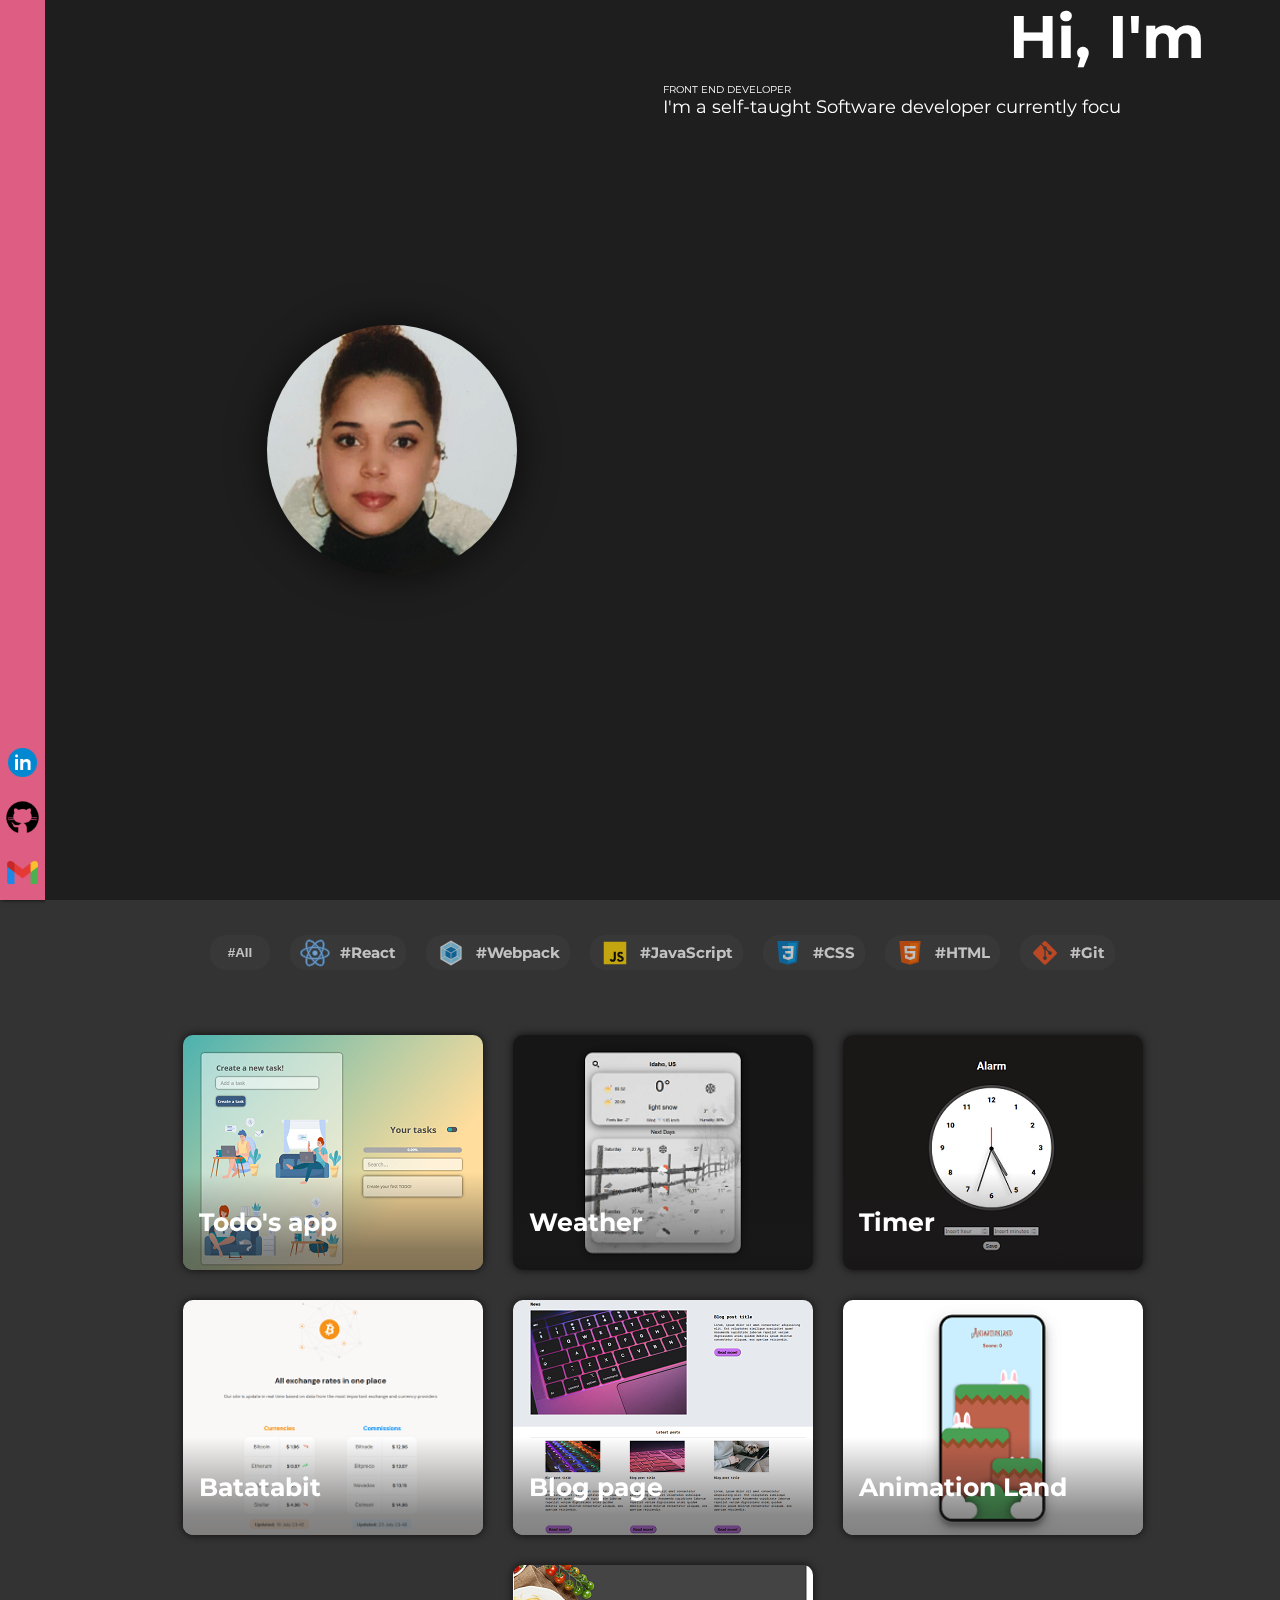
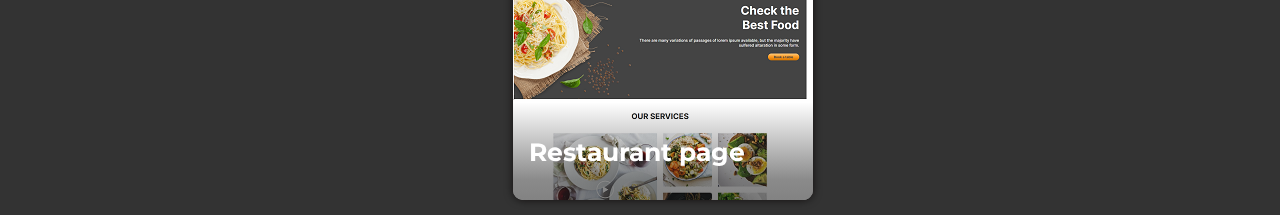
==== index.html @ 3faf98f7 "Add animation text in about me information section" ====
<!DOCTYPE html>
<html lang="en">

<head>
    <meta charset="UTF-8">
    <meta http-equiv="X-UA-Compatible" content="IE=edge">
    <meta name="viewport" content="width=device-width, initial-scale=1.0">
    <title>YuneidyC</title>
    <link rel="preconnect" href="https://fonts.googleapis.com">
    <link rel="preconnect" href="https://fonts.gstatic.com" crossorigin>
    <link href="https://fonts.googleapis.com/css2?family=Montserrat:wght@300;500;700&display=swap" rel="stylesheet">
    <link rel="icon" type="image/x-icon" href="./assets/icons/YCIcon.svg">
    <link rel="stylesheet" href="./styles.css" />
    <link rel="stylesheet" href="./styles/mobile.css" media="(max-width: 480px)" />
</head>

<body>
    <header>
        <div class="left transition-left"></div>
        <div class="bottom transition-bottom"></div>
    </header>
    <main>
        <section class="about-me">
            <div class="about-me__container">
                <div class="about-me__information reveal">
                    <div class="about-me__information__picture">
                        <img src="./assets/image/YuneidyC.jpeg" alt="My photo">
                    </div>
                    <div class="about-me__details">
                        <p class="about-me__details__name" data-descr="Yuneidy">Hi, I'm </p>
                        <p class="about-me__details__profession">FRONT END DEVELOPER</p>
                        <p class="about-me__details__information"></p>
                    </div>
                </div>
            </div>
            <div class="project reveal">
                <div class="project__container">
                    <div class="project__filter"></div>
                    <div class="project__list"></div>
                </div>
            </div>
        </section>
    </main>
    <script src="./script.js" defer></script>
</body>

</html>
---- styles.css ----
:root {
    --brand-color: #de5d83;
    --white: white;
    --background: #333333;
    --darkGrey: #1E1E1E;
    --font-family: 'Montserrat', sans-serif;
}

* {
    box-sizing: border-box;
    margin: 0;
    padding: 0;
}

html {
    height: 100%;
    font-size: 62.5%;
    font-family: var(--font-family);
    scrollbar-color: lightgrey white;
}

body {
    width: 100%;
    height: 100%;
    background-color: var(--background);
}

header {
    width: 45px;
    height: 100%;
    position: sticky;
    display: inline-block;
}

main {
    display: inline-block;
    width: calc(100% - 45px);
    height: 100%;
    position: absolute;
}

h2 {
    font-size: 2.5rem;
    font-family: var(--font-family);
    color: var(--white);
    line-height: 1.1;
}

.left {
    box-shadow: 2px 0px 4px 0px rgba(0, 0, 0, 0.9);
    -webkit-box-shadow: 2px 0px 4px 0px rgba(0, 0, 0, 0.9);
    -moz-box-shadow: 2px 0px 4px 0px rgba(0, 0, 0, 0.9);
}

.left,
.bottom {
    background-color: var(--brand-color);
    transition-duration: 0.2s;
    transition-timing-function: ease-in-out;
    transition-delay: 0s;
}

.bottom,
.transition-bottom {
    height: 0;
    width: 0;
    transition-property: height;
    position: fixed;
    z-index: 2;
}

.transition-left {
    width: 45px;
    height: 100%;
    position: fixed;
    transition-property: width;
}

.transition__social-media__left {
    width: 100%;
    height: auto;
    position: absolute;
    bottom: 0;
    display: flex;
    justify-content: center;
    align-items: center;
    flex-direction: column;
}

.transition__social-media__link__left {
    margin: 10px 0;
    width: 35px;
    height: 35px;
    cursor: pointer;
    position: relative;
}

.transition__social-media__bottom {
    height: 100%;
    width: 100%;
    display: flex;
    justify-content: space-evenly;
    align-items: center;
}

.transition__social-media__link__bottom {
    width: auto;
    height: 0;
    position: relative;
}

.transition__social-media__img {
    width: 100%;
    height: 100%;
}

.transition__social-media__img:hover {
    -webkit-transform: scale(1.1) rotate(0.01deg);
    transform: scale(1.1) rotate(0.01deg);
}

.about-me {
    display: grid;
    grid-template-rows: 100vh 100vh;
    grid-template-columns: 100%;
    width: 100%;
    height: 100%;
}

.about-me__container {
    grid-row: 1 / 2;
    grid-column: 1 / 2;
    width: 100%;
    height: 100%;
    background-color: var(--darkGrey);
    margin: 0 auto;
}

.about-me__information {
    display: grid;
    grid-template-columns: repeat(2, 542px);
    grid-template-rows: 100%;
    height: 100%;
    margin: 0 auto;
    justify-content: center;
    align-items: center;
}

.about-me__information__picture {
    width: 250px;
    height: 250px;
    justify-self: center;
    align-self: center;
    display: block;
    grid-row: 1 / 2;
    grid-column: 1 / 2;
}

.about-me__information__picture>img {
    width: 100%;
    height: 100%;
    border-radius: 50%;
    background-size: cover;
    background-repeat: no-repeat;
    box-shadow: 0px 0px 34px 5px rgba(0, 0, 0, 0.52);
    -webkit-box-shadow: 0px 0px 34px 5px rgba(0, 0, 0, 0.52);
    -moz-box-shadow: 0px 0px 34px 5px rgba(0, 0, 0, 0.52);
}

.about-me__details {
    width: 100%;
    height: 100%;
    color: white;
    grid-row: 1 / 2;
    grid-column: 2 / 3;
    display: flex;
    flex-direction: column;
}

.about-me__details__name {
    text-align: center;
    font-size: 6rem;
    font-weight: bold;
    margin-bottom: 10px;
    justify-self: center;
    align-self: flex-end;
}

.about-me__details__name::after {
    color: var(--brand-color);
    margin-bottom: 20px;
}

.about-me__details__information {
    display: flex;
    font-size: 18px;
    font-weight: normal;
    width: 90%;
    text-align: center;
}

.project {
    grid-row: 2 / 3;
    grid-column: 1 / 2;
    background-color: var(--background);
    height: 100%;
    width: 100%;
    margin: 0 auto;
}

.project__container {
    width: 100%;
    max-width: 1200px;
    margin: 25px auto;
    height: auto;
}

.project__filter {
    display: flex;
    justify-content: center;
    align-items: center;
    flex-direction: row;
    flex-wrap: wrap;
    height: auto;
    margin: 0 auto;
    width: 100%;
}

.btn:first-child {
    font-weight: bold;
}

.btn {
    display: grid;
    grid-template-columns: 40px auto;
    grid-template-rows: 1fr;
    background-color: rgba(100, 100, 100, 0.158);
    border-radius: 16px;
    width: auto;
    height: 35px;
    border: none;
    outline: none;
    margin: 10px;
    padding: 0 10px;
    cursor: pointer;
    opacity: 0.7;
    justify-content: start;
    color: var(--white);
    align-items: center;
}

.btn>img {
    width: 30px;
    height: 30px;
    grid-row: 1 / 2;
    grid-column: 1 / 2;
}

.btn>p {
    width: fit-content;
    font-weight: bold;
    font-size: 1.5rem;
    font-family: var(--font-family);
}

.btn:hover {
    background-color: #4b4b4b;
    opacity: 1;
}

.btn.active {
    background-color: var(--darkGrey);
    color: var(--white);
    opacity: 1;
}

.project__list__container {
    width: 100%;
    height: auto;
}

.project__list {
    width: 100%;
    height: auto;
    display: flex;
    justify-content: center;
    align-items: center;
    margin: 40px auto;
}

.project__list__items {
    display: flex;
    flex-wrap: wrap;
    height: auto;
    width: 100%;
    justify-content: center;
    align-items: center;
}

.project__list__item {
    display: none;
    width: 300px;
    height: 235px;
    margin: 15px;
    list-style: none;
    position: relative;
}

.project__list__item__card {
    display: grid;
    place-items: center;
    width: 100%;
    height: 100%;
    overflow: hidden;
    border-radius: 10px;
    box-shadow: 0px 0px 8px 0px rgba(7, 2, 2, 0.75);
    -webkit-box-shadow: 0px 0px 8px 0px rgba(7, 2, 2, 0.75);
    -moz-box-shadow: 0px 0px 8px 0px rgba(7, 2, 2, 0.75);
    transform: scale(1);
    transition: transform 0.3s ease-in-out;
}

.project__list__item__card>* {
    grid-column: 1 / 2;
    grid-row: 1 / 2;
}

.project__list__item__card__background {
    object-fit: cover;
    width: 100%;
    height: 235px;
    padding: 0;
}

.project__list__item__card__content {
    width: 100%;
    height: 80%;
    display: flex;
    flex-direction: column;
    justify-content: space-between;
    align-self: flex-end;
    padding: 0 16px;
    background: linear-gradient(180deg,
            rgba(89, 89, 89, 0) 0%,
            rgba(53, 52, 52, 0.66) 30%,
            rgb(0, 0, 0, 0.73) 100%);
}

.card__title {
    position: relative;
    width: fit-content;
    width: -moz-fit-content;
    margin-top: 37px;
}

.card__title::after {
    content: "";
    position: absolute;
    height: 5px;
    width: calc(100% + 20px);
    bottom: calc((20px - 8px) * -1);
    left: -20px;
    background-color: var(--brand-color);
}

.card__content__button {
    width: 70%;
    margin-bottom: 3px;
    position: relative;
}

.card__button {
    width: 35px;
    height: 35px;
    border-radius: 50%;
    border: none;
    background-color: var(--brand-color);
    cursor: pointer;
    margin: 10px 5px;
}

.card__button>a {
    width: 100%;
    height: 100%;
}

.card__button>a>img {
    width: 100%;
    height: 100%;
    opacity: 0.8;
}

.project__list__item__card__container {
    width: 90%;
    height: 74px;
}

.project__list__item__card__title {
    color: var(--white);
    font-size: 2rem;
    font-weight: bold;
    margin-bottom: 20px;
}

.project__list__item__card__tasks {
    display: flex;
    position: relative;
}

.project__list__item__card__tasks>div {
    width: 40px;
    height: 40px;
}

.project__list__item__card__tasks>div>img {
    width: 100%;
    height: 100%;

}

@media (any-hover: hover) and (any-pointer: fine) {
    .project__list__item__card__content {
        transform: translateY(62%);
        transition: transform 0.3s ease-in-out;
        transition-delay: 0.3s;
        background: linear-gradient(180deg,
                rgba(89, 89, 89, 0) 0%,
                rgba(26, 26, 26, 0.51) 30%,
                rgb(0, 0, 0, 0.73) 100%);
        height: 110%;
    }

    .card__title {
        padding-bottom: 0;
    }

    .card__title::after {
        transform: scaleX(0);
        transition: opacity 0.3s ease-in-out, transform 0.3s ease-in-out;
        transition-delay: 0.5s;
        transform-origin: left;
    }

    .project__list__item__card__background {
        transition: transform 0.3s ease-in-out;
    }

    .card__content--container> :not(.card__title),
    .card__button {
        transition: transform 0.3s ease-out, opacity 0.3s ease-out;
    }

    .project__list__item__card:hover,
    .project__list__item__card:focus-within {
        transform: scale(1.05);
        transition: transform 0.3s ease-in-out;
    }

    .project__list__item__card:hover .project__list__item__card__content,
    .project__list__item__card:focus-within .project__list__item__card__content {
        transform: translateY(0);
        transition: transform 0.3s ease-in-out;
    }

    .project__list__item__card:focus-within .project__list__item__card__content {
        transition-duration: 0ms;
    }

    .project__list__item__card:hover .project__list__item__card__background,
    .project__list__item__card:focus-within .project__list__item__card__background {
        transform: scale(1);
    }

    .project__list__item__card:hover .card__content--container> :not(.card__title),
    .project__list__item__card:hover .card__button,
    .project__list__item__card:focus-within .card__content--container> :not(.card__title),
    .project__list__item__card:focus-within .card__button {
        transition: opacity 0.3s ease-in-out;
        transition-delay: 0.3s;
    }

    .project__list__item__card:hover .card__title::after,
    .project__list__item__card:focus-within .card__title::after {
        transform: scaleX(1);
        transform-origin: left;
        transition: opacity 0.3s ease-out, transform 0.3s ease-out;
        transition-delay: 0.3s;
    }

    .card__button:hover {
        transition: opacity 0.3s ease-in-out;
        transition-delay: 0.3s;
        box-shadow: 0px 0px 4px 0px rgba(0, 0, 0, 0.75);
        -webkit-box-shadow: 0px 0px 4px 0px rgba(0, 0, 0, 0.75);
        -moz-box-shadow: 0px 0px 4px 0px rgba(0, 0, 0, 0.75);
    }
}

@media (max-width: 750px) {
    .about-me {
        height: 100%;
        grid-template-rows: auto auto;
        grid-template-columns: 1fr;
    }

    .about-me__container {
        padding: 20px 0;
    }

    .about-me__information {
        grid-template-columns: 1fr;
        grid-template-rows: 1fr 350px;
    }

    .about-me__details {
        grid-column: 1 / 2;
        grid-row: 2 / 3;
        margin: 15px 0;
    }

    .about-me__information__picture {
        width: 200px;
        height: 200px;
    }

    .about-me__details__name {
        font-size: 25px;
    }

    .about-me__details__profession {
        font-size: 18px;
    }

    .about-me__details__information {
        font-size: 16px;
    }
}

.show {
    display: block;
}
---- styles/mobile.css ----
@media (max-width: 480px) {
    header {
        position: absolute;
    }
    header,
    .bottom {
        width: 100%;
        bottom: 0;
        height: 45px;
        transition-property: height;
        z-index: 2;
    }
    main {
        width: 100%;
        height: 100%;
        position: relative;
    }
    .transition,
    .transition-left {
        width: 0;
        transition-property: width;
    }
    .left {
        width: 0;
        height: 0;
    }
    .transition__social-media__bottom {
        width: 100%;
        height: 100%;
        display: flex;
        justify-content: space-evenly;
        align-items: center;
        position: absolute;
    }
    .transition__social-media__link__bottom {
        width: 35px;
        height: 35px;
        cursor: pointer;
        position: relative;
    }
    .about-me__information__picture {
        width: 170px;
        height: 170px;
        justify-content: center;
        align-self: center;
    }
    .about-me__information__picture > img {
        transform: scale(1.1);
    }
    .project__list__items {
        margin-bottom: 45px;
    }
}
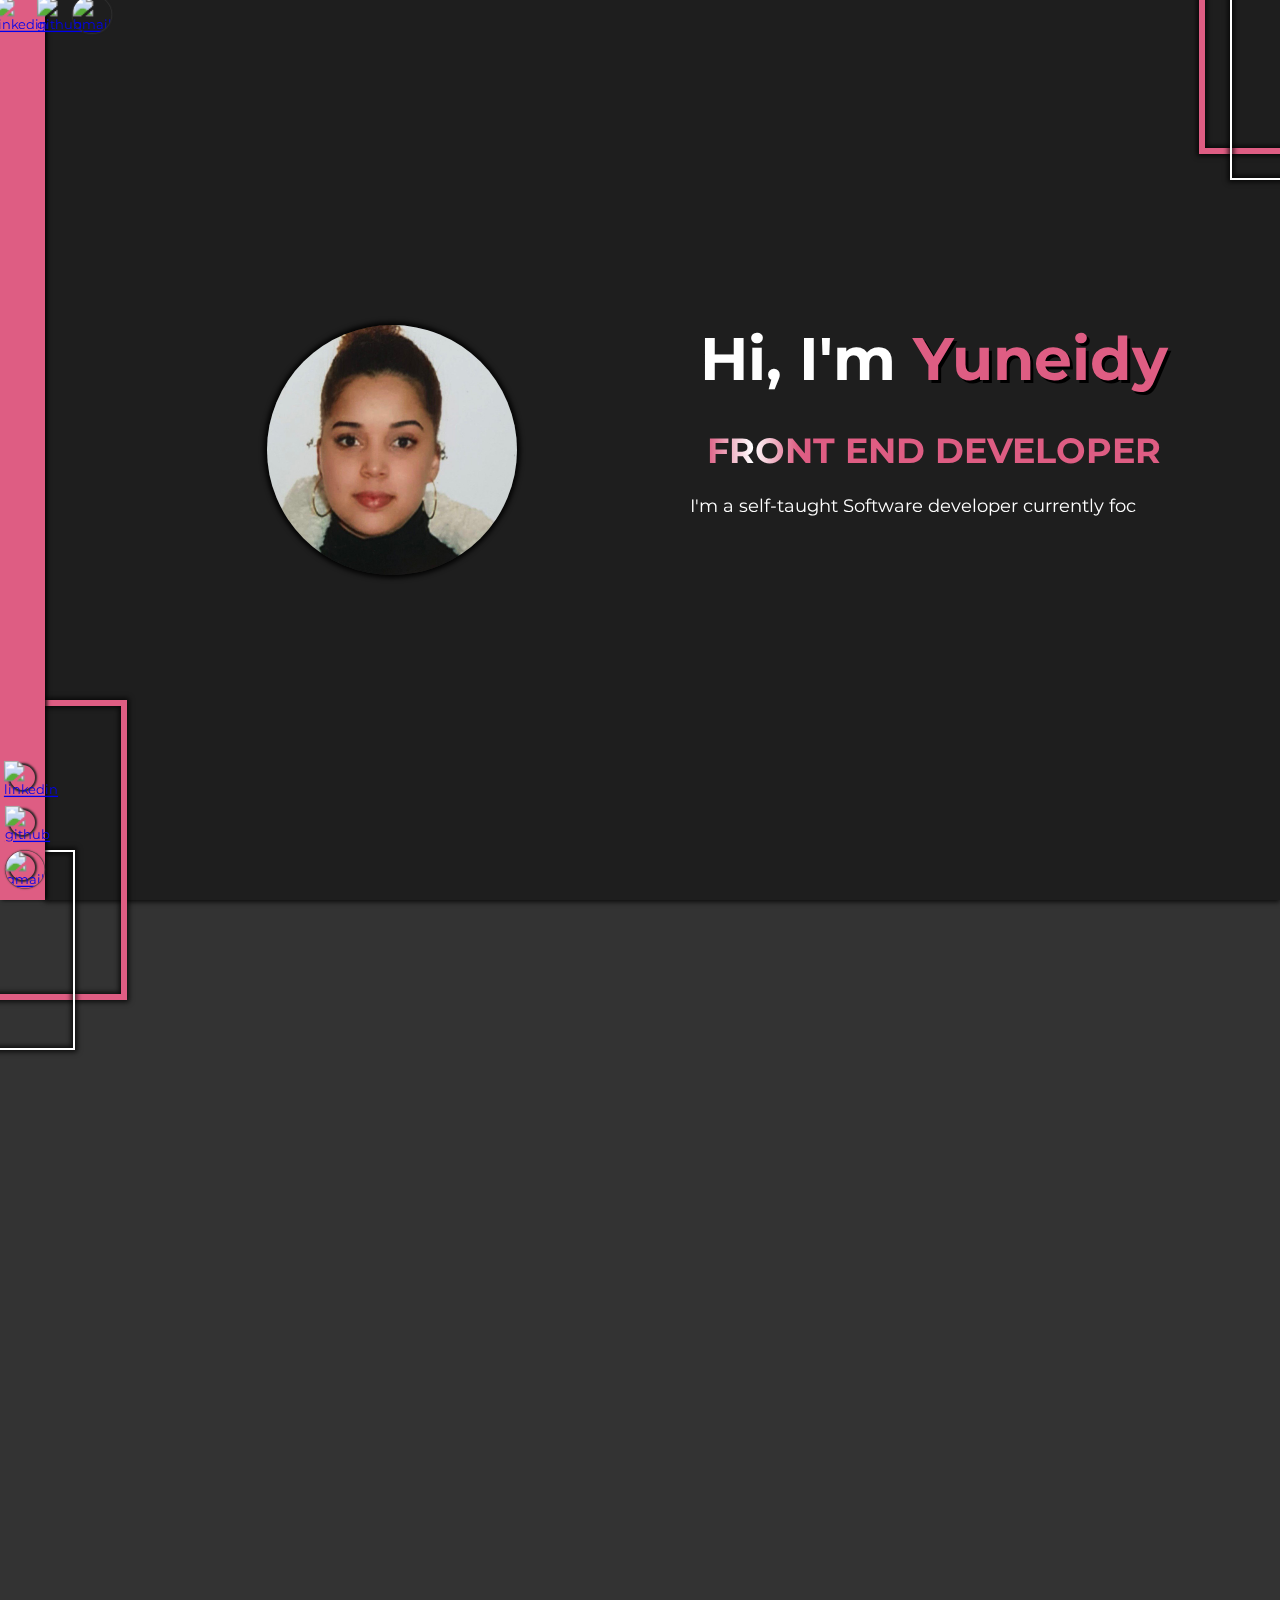
==== commit de1a3b76: "Add projects section" ====
--- a/index.html
+++ b/index.html
@@ -20,7 +20,8 @@
         <div class="bottom transition-bottom"></div>
     </header>
     <main>
-        <section class="about-me">
+        <section class="about-me reveal">
+            <div class="figures-container"></div>
             <div class="about-me__container">
                 <div class="about-me__information reveal">
                     <div class="about-me__information__picture">
@@ -33,7 +34,9 @@
                     </div>
                 </div>
             </div>
-            <div class="project reveal">
+        </section>
+        <section class="projects reveal">
+            <div class="project">
                 <div class="project__container">
                     <div class="project__filter"></div>
                     <div class="project__list"></div>
--- a/styles.css
+++ b/styles.css
@@ -30,6 +30,7 @@
     height: 100%;
     position: sticky;
     display: inline-block;
+    z-index: 100;
 }
 
 main {
@@ -37,6 +38,7 @@
     width: calc(100% - 45px);
     height: 100%;
     position: absolute;
+    z-index: 10;
 }
 
 h2 {
@@ -78,21 +80,31 @@
 
 .transition__social-media__left {
     width: 100%;
-    height: auto;
+    height: 100%;
     position: absolute;
     bottom: 0;
     display: flex;
-    justify-content: center;
+    justify-content: end;
     align-items: center;
     flex-direction: column;
+    margin-bottom: 10px;
 }
 
 .transition__social-media__link__left {
     margin: 10px 0;
-    width: 35px;
-    height: 35px;
+    width: 25px;
+    height: 25px;
     cursor: pointer;
     position: relative;
+    border-radius: 90%;
+    box-shadow: 0 0 2px 2px rgba(36, 36, 36, 0.959);
+    /* transform: scale(1.2) rotate(0deg); */
+}
+
+.transition__social-media__link__left:hover {
+    -webkit-transform: scale(1.3) ;
+    transform: scale(1.3) ;
+    box-shadow: 0 0 4px 2px rgba(44, 44, 44, 0.808);
 }
 
 .transition__social-media__bottom {
@@ -112,11 +124,13 @@
 .transition__social-media__img {
     width: 100%;
     height: 100%;
-}
-
-.transition__social-media__img:hover {
-    -webkit-transform: scale(1.1) rotate(0.01deg);
-    transform: scale(1.1) rotate(0.01deg);
+    -webkit-transform: scale(1.3);
+    transform: scale(1.3) rotate(0deg);
+}
+
+.gmail {
+    border-radius: 50%;
+    box-shadow: 0 0 1px 0.5px rgba(54, 54, 54, 0.959);
 }
 
 .about-me {
@@ -134,6 +148,11 @@
     height: 100%;
     background-color: var(--darkGrey);
     margin: 0 auto;
+    position: relative;
+    box-shadow: 0px 2px 5px 0px rgba(0, 0, 0, 0.78);
+    -webkit-box-shadow: 0px 2px 5px 0px rgba(0, 0, 0, 0.78);
+    -moz-box-shadow: 0px 2px 5px 0px rgba(0, 0, 0, 0.78);
+    overflow: hidden;
 }
 
 .about-me__information {
@@ -162,9 +181,9 @@
     border-radius: 50%;
     background-size: cover;
     background-repeat: no-repeat;
-    box-shadow: 0px 0px 34px 5px rgba(0, 0, 0, 0.52);
-    -webkit-box-shadow: 0px 0px 34px 5px rgba(0, 0, 0, 0.52);
-    -moz-box-shadow: 0px 0px 34px 5px rgba(0, 0, 0, 0.52);
+    box-shadow: 0px 0px 7px 4px rgba(0, 0, 0, 0.918);
+    -webkit-box-shadow: 0px 0px 5px 3px rgba(0, 0, 0, 0.918);
+    -moz-box-shadow: 0px 0px 5px 3px rgba(0, 0, 0, 0.918);
 }
 
 .about-me__details {
@@ -173,8 +192,11 @@
     color: white;
     grid-row: 1 / 2;
     grid-column: 2 / 3;
-    display: flex;
-    flex-direction: column;
+    display: grid;
+    grid-template-rows: 45% 10% 45%;
+    grid-template-columns: 1fr;
+    justify-content: center;
+    margin: auto;
 }
 
 .about-me__details__name {
@@ -188,7 +210,68 @@
 
 .about-me__details__name::after {
     color: var(--brand-color);
-    margin-bottom: 20px;
+    content: attr(data-descr);
+    text-shadow: 3px 3px black;
+}
+
+.about-me__details__profession {
+    grid-row: 2 / 3;
+    grid-column: 1 / 2;
+    justify-self: center;
+    align-self: center;
+    font-size: 3.5rem;
+    font-weight: bold;
+    background: linear-gradient(to right, var(--brand-color) 0, var(--white) 10%, var(--brand-color) 20%);
+    background-position: 0;
+    background-clip: text;
+    -webkit-background-clip: text;
+    -webkit-text-fill-color: transparent;
+    animation: shine 3s infinite linear;
+    animation-fill-mode: forwards;
+    -webkit-text-size-adjust: none;
+    text-decoration: none;
+    white-space: nowrap;
+    color: transparent;
+}
+
+@-moz-keyframes shine {
+    from {
+        background-position: 0;
+    }
+
+    to {
+        background-position: 463px;
+    }
+}
+
+@-webkit-keyframes shine {
+    from {
+        background-position: 0;
+    }
+
+    to {
+        background-position: 463px;
+    }
+}
+
+@-o-keyframes shine {
+    to {
+        background-position: 0;
+    }
+
+    from {
+        background-position: 463px;
+    }
+}
+
+@keyframes shine {
+    from {
+        background-position: 0;
+    }
+
+    to {
+        background-position: 463px;
+    }
 }
 
 .about-me__details__information {
@@ -196,14 +279,17 @@
     font-size: 18px;
     font-weight: normal;
     width: 90%;
-    text-align: center;
+    height: 100%;
+    text-align: justify;
+    justify-self: center;
+    align-self: center;
 }
 
 .project {
     grid-row: 2 / 3;
     grid-column: 1 / 2;
     background-color: var(--background);
-    height: 100%;
+    height: auto;
     width: 100%;
     margin: 0 auto;
 }
@@ -247,6 +333,9 @@
     justify-content: start;
     color: var(--white);
     align-items: center;
+    box-shadow: 0px 0px 3px 1px rgba(0, 0, 0, 0.5);
+    -webkit-box-shadow: 0px 0px 3px 1px rgba(0, 0, 0, 0.5);
+    -moz-box-shadow: 0px 0px 3px 1px rgba(0, 0, 0, 0.5);
 }
 
 .btn>img {
@@ -268,7 +357,7 @@
     opacity: 1;
 }
 
-.btn.active {
+.btn.btn-active {
     background-color: var(--darkGrey);
     color: var(--white);
     opacity: 1;
@@ -313,11 +402,19 @@
     height: 100%;
     overflow: hidden;
     border-radius: 10px;
-    box-shadow: 0px 0px 8px 0px rgba(7, 2, 2, 0.75);
-    -webkit-box-shadow: 0px 0px 8px 0px rgba(7, 2, 2, 0.75);
-    -moz-box-shadow: 0px 0px 8px 0px rgba(7, 2, 2, 0.75);
+    box-shadow: 0px 26px 30px -10px rgba(0, 0, 0, 0.575), 0px 16px 10px -10px rgba(0, 0, 0, 0.651);
+    -webkit-box-shadow: 0px 26px 30px -10px rgba(0, 0, 0, 0.575), 0px 16px 10px -10px rgba(0, 0, 0, 0.651);
+    -moz-box-shadow: 0px 26px 30px -10px rgba(0, 0, 0, 0.575), 0px 16px 10px -10px rgba(0, 0, 0, 0.651);
     transform: scale(1);
-    transition: transform 0.3s ease-in-out;
+    border: 0 solid transparent;
+    transition: transform 0.3s ease-in-out, border .5s ease-out .1s;
+}
+
+.project__list__item__card:hover {
+    box-shadow: 0px 3px 6px 3px rgba(0, 0, 0, 0.486);
+    -webkit-box-shadow: 0px 7px 6px 3px rgba(0, 0, 0, 0.486);
+    -moz-box-shadow: 0px 3px 6px 3px rgba(0, 0, 0, 0.486);
+    border: 3px solid var(--white);
 }
 
 .project__list__item__card>* {
@@ -369,25 +466,65 @@
     position: relative;
 }
 
+.card__content--button {
+    display: flex;
+}
+
 .card__button {
-    width: 35px;
-    height: 35px;
-    border-radius: 50%;
-    border: none;
+    position: relative;
+    width: 40px;
+    height: 40px;
+    border-radius: 25px;
     background-color: var(--brand-color);
     cursor: pointer;
     margin: 10px 5px;
+    transform: translate(-10%, -20%);
+    transition: width .2s linear, box-shadow .2s linear;
+    box-sizing: border-box;
+    border: 4px solid #de5d83;
+    box-shadow: 0px 0px 1px 2px rgba(0, 0, 0, 0.212);
+}
+
+.card__button:hover {
+    width: 100px;
+    box-shadow: 0px 0px 4px 2px rgba(0, 0, 0, 0.541);
+    container-name: side;
+    container-type: inline-size;
+}
+
+.card__button>img {
+    width: 30px;
+    height: 30px;
+    opacity: 0.8;
+}
+
+.card__button:hover>img,
+.card__button:valid>img {
+    display: block;
 }
 
 .card__button>a {
-    width: 100%;
-    height: 100%;
-}
-
-.card__button>a>img {
-    width: 100%;
-    height: 100%;
-    opacity: 0.8;
+    display: none;
+    position: absolute;
+    top: 9px;
+    bottom: 0;
+    left: 0;
+    right: 0;
+    font-size: 1.3rem;
+    color: var(--darkGrey);
+    text-align: center;
+    text-decoration: none;
+    width: 100%;
+    font-family: var(--font-family);
+    font-weight: bold;
+    padding-left: 25px;
+    padding-bottom: 2px;
+}
+
+@container side (width > 80px) {
+    .card__button>a {
+        display: block;
+    }
 }
 
 .project__list__item__card__container {
@@ -420,7 +557,7 @@
 
 @media (any-hover: hover) and (any-pointer: fine) {
     .project__list__item__card__content {
-        transform: translateY(62%);
+        transform: translateY(65%);
         transition: transform 0.3s ease-in-out;
         transition-delay: 0.3s;
         background: linear-gradient(180deg,
@@ -445,8 +582,7 @@
         transition: transform 0.3s ease-in-out;
     }
 
-    .card__content--container> :not(.card__title),
-    .card__button {
+    .card__content--container> :not(.card__title) {
         transition: transform 0.3s ease-out, opacity 0.3s ease-out;
     }
 
@@ -472,9 +608,8 @@
     }
 
     .project__list__item__card:hover .card__content--container> :not(.card__title),
-    .project__list__item__card:hover .card__button,
-    .project__list__item__card:focus-within .card__content--container> :not(.card__title),
-    .project__list__item__card:focus-within .card__button {
+    .project__list__item__card:hover,
+    .project__list__item__card:focus-within .card__content--container> :not(.card__title) {
         transition: opacity 0.3s ease-in-out;
         transition-delay: 0.3s;
     }
@@ -486,14 +621,6 @@
         transition: opacity 0.3s ease-out, transform 0.3s ease-out;
         transition-delay: 0.3s;
     }
-
-    .card__button:hover {
-        transition: opacity 0.3s ease-in-out;
-        transition-delay: 0.3s;
-        box-shadow: 0px 0px 4px 0px rgba(0, 0, 0, 0.75);
-        -webkit-box-shadow: 0px 0px 4px 0px rgba(0, 0, 0, 0.75);
-        -moz-box-shadow: 0px 0px 4px 0px rgba(0, 0, 0, 0.75);
-    }
 }
 
 @media (max-width: 750px) {
@@ -539,3 +666,82 @@
 .show {
     display: block;
 }
+
+.about-me__container__first-squares,
+.about-me__container__second-squares,
+.main__third-squares,
+.main__fourth-squares {
+    position: absolute;
+    box-shadow: inset 0 0 5px 2px rgba(0, 0, 0, 0.75), 0 0 5px 2px rgba(0, 0, 0, 0.75);
+    -webkit-box-shadow: inset 0 0 5px 2px rgba(0, 0, 0, 0.75), 0 0 5px 2px rgba(0, 0, 0, 0.75);
+    -moz-box-shadow: inset 0 0 5px 2px rgba(0, 0, 0, 0.75), 0 0 5px 2px rgba(0, 0, 0, 0.75);
+    z-index: 0;
+}
+
+.about-me__container__first-squares,
+.main__third-squares {
+    width: 250px;
+    height: 300px;
+    animation: move-in 4s infinite;
+    border: 6px solid var(--brand-color);
+}
+
+.about-me__container__second-squares,
+.main__fourth-squares {
+    width: 200px;
+    height: 200px;
+    border: 2px solid white;
+    animation: move-out 5s infinite;
+}
+
+.about-me__container__first-squares {
+    right: -169px;
+    top: -146px;
+}
+
+.about-me__container__second-squares {
+    right: -150px;
+    top: -20px;
+}
+
+.main__third-squares {
+    left: -168px;
+    bottom: -100px;
+}
+
+.main__fourth-squares {
+    left: -170px;
+    bottom: -150px;
+}
+
+@keyframes move-out {
+    0%, 50% {
+        rotate: 45deg;
+    }
+
+    0%, 25%, 100% {
+        rotate: 0deg;
+    }
+}
+
+@keyframes move-in {
+    0%, 50% {
+        rotate: 90deg;
+    }
+
+    0%, 25%, 100% {
+        rotate: 180deg;
+    }
+}
+
+.reveal {
+    position: relative;
+    transform: translateZ(150px);
+    opacity: 0;
+    transition: 1s all ease;
+}
+
+.reveal.active {
+    transform: translateZ(0);
+    opacity: 1;
+}
--- a/styles/mobile.css
+++ b/styles/mobile.css
@@ -2,28 +2,33 @@
     header {
         position: absolute;
     }
+
     header,
     .bottom {
         width: 100%;
         bottom: 0;
         height: 45px;
         transition-property: height;
-        z-index: 2;
+        z-index: 99;
     }
+
     main {
         width: 100%;
         height: 100%;
         position: relative;
     }
+
     .transition,
     .transition-left {
         width: 0;
         transition-property: width;
     }
+
     .left {
         width: 0;
         height: 0;
     }
+
     .transition__social-media__bottom {
         width: 100%;
         height: 100%;
@@ -32,21 +37,25 @@
         align-items: center;
         position: absolute;
     }
+
     .transition__social-media__link__bottom {
         width: 35px;
         height: 35px;
         cursor: pointer;
         position: relative;
     }
+
     .about-me__information__picture {
         width: 170px;
         height: 170px;
         justify-content: center;
         align-self: center;
     }
-    .about-me__information__picture > img {
+
+    .about-me__information__picture>img {
         transform: scale(1.1);
     }
+
     .project__list__items {
         margin-bottom: 45px;
     }
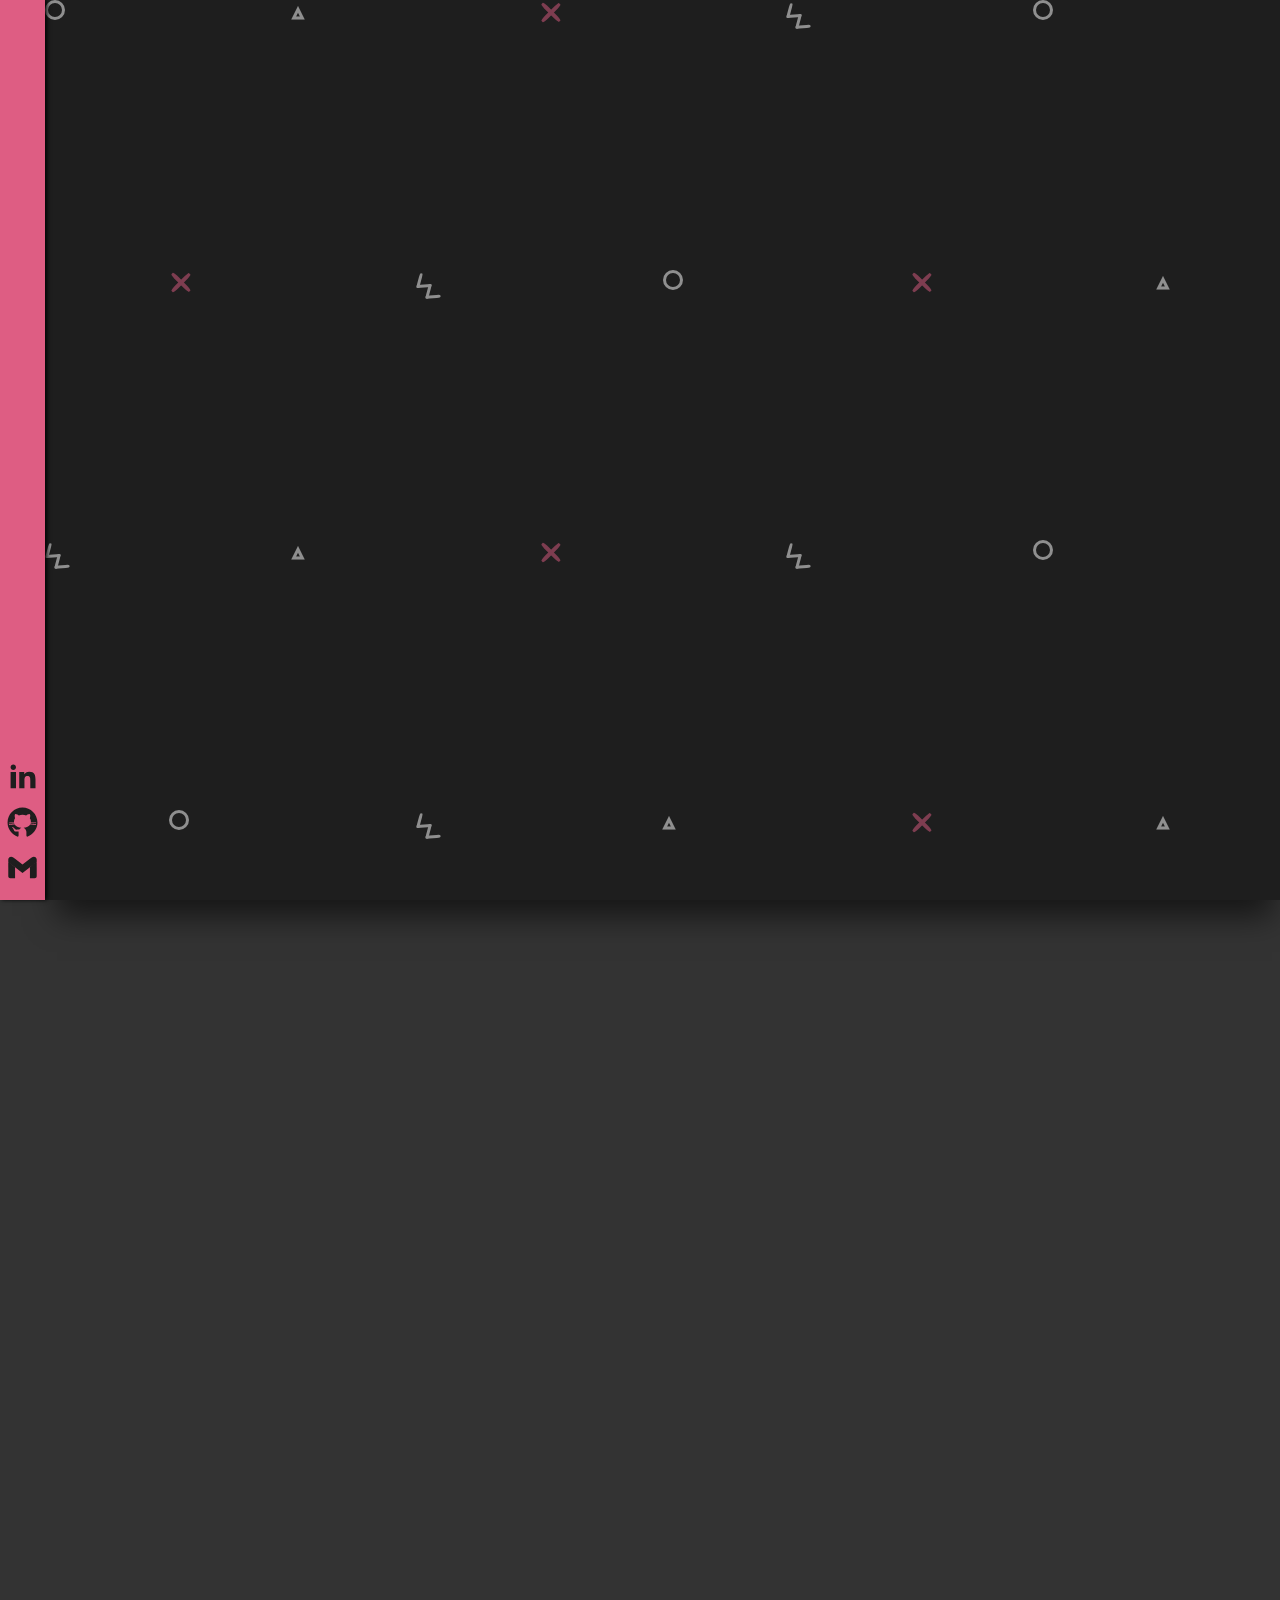
==== commit 6f6ee09f: "Reset info text animation when scrolling up" ====
--- a/index.html
+++ b/index.html
@@ -20,7 +20,7 @@
         <div class="bottom transition-bottom"></div>
     </header>
     <main>
-        <section class="about-me reveal">
+        <section class="about-me reveal active" id="about-me-section">
             <div class="figures-container"></div>
             <div class="about-me__container">
                 <div class="about-me__information reveal">
--- a/styles.css
+++ b/styles.css
@@ -16,7 +16,6 @@
     height: 100%;
     font-size: 62.5%;
     font-family: var(--font-family);
-    scrollbar-color: lightgrey white;
 }
 
 body {
@@ -96,15 +95,11 @@
     height: 25px;
     cursor: pointer;
     position: relative;
-    border-radius: 90%;
-    box-shadow: 0 0 2px 2px rgba(36, 36, 36, 0.959);
-    /* transform: scale(1.2) rotate(0deg); */
 }
 
 .transition__social-media__link__left:hover {
-    -webkit-transform: scale(1.3) ;
-    transform: scale(1.3) ;
-    box-shadow: 0 0 4px 2px rgba(44, 44, 44, 0.808);
+    -webkit-transform: scale(1.2);
+    transform: scale(1.2);
 }
 
 .transition__social-media__bottom {
@@ -128,17 +123,216 @@
     transform: scale(1.3) rotate(0deg);
 }
 
-.gmail {
-    border-radius: 50%;
-    box-shadow: 0 0 1px 0.5px rgba(54, 54, 54, 0.959);
-}
-
 .about-me {
     display: grid;
-    grid-template-rows: 100vh 100vh;
-    grid-template-columns: 100%;
-    width: 100%;
-    height: 100%;
+    width: 100%;
+    height: 100%;
+    background-color: var(--darkGrey);
+    z-index: 0;
+
+    box-shadow: 2px 26px 30px -10px rgba(0, 0, 0, 0.575);
+    -webkit-box-shadow: 2px 26px 30px -10px rgba(0, 0, 0, 0.575);
+    -moz-box-shadow: 2px 26px 30px -10px rgba(0, 0, 0, 0.575);
+}
+
+.figures-container {
+    height: 100%;
+    margin: 15px;
+    grid-column: 1 / 2;
+    grid-row: 1 / 2;
+    z-index: 10;
+}
+
+.figure_container {
+    width: 30px;
+    height: 30px;
+    position: absolute;
+}
+
+.figure_container:first-child,
+.figure_container:nth-child(2),
+.figure_container:nth-child(6),
+.figure_container:nth-child(11),
+.figure_container:nth-child(16),
+.figure_container:nth-child(18),
+.figure_container:nth-child(14),
+.figure_container:nth-child(8),
+.figure_container:nth-child(4),
+.figure_container:nth-child(19) {
+    left: 0;
+    top: 0;
+}
+
+.figure_container:nth-child(17),
+.figure_container:nth-child(12),
+.figure_container:nth-child(7),
+.figure_container:nth-child(3),
+.figure_container:nth-child(13),
+.figure_container:nth-child(5),
+.figure_container:nth-child(20),
+.figure_container:nth-child(9),
+.figure_container:nth-child(15),
+.figure_container:nth-child(10) {
+    left: 10%;
+    top: 30%;
+}
+
+.figure_container:nth-child(18),
+.figure_container:nth-child(14),
+.figure_container:nth-child(8),
+.figure_container:nth-child(4),
+.figure_container:nth-child(19) {
+    top: 60%;
+}
+
+.figure_container:nth-child(5),
+.figure_container:nth-child(20),
+.figure_container:nth-child(9),
+.figure_container:nth-child(15),
+.figure_container:nth-child(10) {
+    top: 90%;
+}
+
+.figure_container:nth-child(2),
+.figure_container:nth-child(4) {
+    left: 80%;
+}
+
+.figure_container:nth-child(6),
+.figure_container:nth-child(8) {
+    left: 20%;
+}
+
+.figure_container:nth-child(11),
+  .figure_container:nth-child(14) {
+    left: 40%;
+}
+
+.figure_container:nth-child(16),
+.figure_container:nth-child(19) {
+    left: 60%;
+}
+
+.figure_container:nth-child(17),
+.figure_container:nth-child(20) {
+    left: 30%;
+}
+
+.figure_container:nth-child(3),
+.figure_container:nth-child(9) {
+    left: 50%;
+}
+
+.figure_container:nth-child(13),
+.figure_container:nth-child(15) {
+    left: 70%;
+}
+
+.figure_container:nth-child(7),
+  .figure_container:nth-child(10) {
+    left: 90%;
+}
+
+.figure {
+    transition: all 1s;
+    left: 0px;
+    top: 0px;
+    transform: scale(1);
+    position: relative;
+}
+
+.circle {
+    width: 20px;
+    height: 20px;
+    border: 3px solid var(--white);
+    border-radius: 50%;
+    opacity: 0.5;
+}
+
+.triangle-up {
+    -webkit-text-stroke: 3px var(--white);
+    color: transparent;
+    font-size: 2rem;
+    opacity: 0.5;
+}
+
+.zigzag {
+    width: 10px;
+    height: 35px;
+    background-color: transparent;
+    position: relative;
+    transform: rotate(-40deg);
+    margin: 5px 0px;
+    opacity: 0.5;
+}
+
+.zigzag0,
+.zigzag1,
+.zigzag2,
+.zigzag3 {
+    width: 3px;
+    height: 15px;
+    position: absolute;
+    background-color: var(--white);
+    transform: rotate(55deg);
+    left: 10px;
+    border-radius: 26%;
+}
+
+.zigzag1,
+.zigzag3 {
+    transform: rotate(-55deg);
+    top: 20%;
+}
+
+.zigzag2 {
+    top: 40%;
+}
+
+.zigzag3 {
+    top: 60%;
+}
+
+.x {
+    width: 25px;
+    height: 25px;
+    background-color: transparent;
+    position: relative;
+    opacity: 0.5;
+}
+
+.x>div:first-child,
+.x>div:last-child {
+    width: 3.5px;
+    height: 25px;
+    background-color: var(--brand-color);
+    position: absolute;
+    transform: rotate(45deg);
+    left: 40%;
+    border-radius: 30%;
+}
+
+.x>div:last-child {
+    transform: rotate(-45deg);
+}
+
+.animate-circle {
+    border: 3px solid var(--brand-color);
+}
+
+.animate-rotate, .animation-triangle {
+    opacity: 1;
+}
+
+.figure_container>.animate-rotate {
+    transform: rotate(270deg) scale(1.3);
+    transform-origin: 50% 50%;
+}
+
+.animation-triangle {
+    color: var(--brand-color);
+    transform: scale(1.2);
+    -webkit-text-stroke: 3px var(--brand-color);
 }
 
 .about-me__container {
@@ -146,13 +340,10 @@
     grid-column: 1 / 2;
     width: 100%;
     height: 100%;
-    background-color: var(--darkGrey);
     margin: 0 auto;
     position: relative;
-    box-shadow: 0px 2px 5px 0px rgba(0, 0, 0, 0.78);
-    -webkit-box-shadow: 0px 2px 5px 0px rgba(0, 0, 0, 0.78);
-    -moz-box-shadow: 0px 2px 5px 0px rgba(0, 0, 0, 0.78);
     overflow: hidden;
+    z-index: 20;
 }
 
 .about-me__information {
@@ -181,22 +372,28 @@
     border-radius: 50%;
     background-size: cover;
     background-repeat: no-repeat;
-    box-shadow: 0px 0px 7px 4px rgba(0, 0, 0, 0.918);
-    -webkit-box-shadow: 0px 0px 5px 3px rgba(0, 0, 0, 0.918);
-    -moz-box-shadow: 0px 0px 5px 3px rgba(0, 0, 0, 0.918);
+    box-shadow: 2px 26px 30px -10px rgba(0, 0, 0, 0.575), 2px 16px 10px -10px rgba(0, 0, 0, 0.651);
+    -webkit-box-shadow: 2px 26px 30px -10px rgba(0, 0, 0, 0.575), 2px 16px 10px -10px rgba(0, 0, 0, 0.651);
+    -moz-box-shadow: 2px 26px 30px -10px rgba(0, 0, 0, 0.575), 2px 16px 10px -10px rgba(0, 0, 0, 0.651);
 }
 
 .about-me__details {
     width: 100%;
-    height: 100%;
-    color: white;
+    height: 350px;
+    color: var(--white);
     grid-row: 1 / 2;
     grid-column: 2 / 3;
     display: grid;
-    grid-template-rows: 45% 10% 45%;
+    grid-template-rows: 78px 50px 176px;
     grid-template-columns: 1fr;
     justify-content: center;
-    margin: auto;
+    background-color: var(--background);
+    border-radius: 20px;
+    padding: 16px;
+    position: absolute;
+    box-shadow: 2px 26px 30px -10px rgba(0, 0, 0, 0.575), 2px 16px 10px -10px rgba(0, 0, 0, 0.651);
+    -webkit-box-shadow: 2px 26px 30px -10px rgba(0, 0, 0, 0.575), 2px 16px 10px -10px rgba(0, 0, 0, 0.651);
+    -moz-box-shadow: 2px 26px 30px -10px rgba(0, 0, 0, 0.575), 2px 16px 10px -10px rgba(0, 0, 0, 0.651);
 }
 
 .about-me__details__name {
@@ -206,6 +403,7 @@
     margin-bottom: 10px;
     justify-self: center;
     align-self: flex-end;
+    grid-row: 1 / 2;
 }
 
 .about-me__details__name::after {
@@ -283,22 +481,31 @@
     text-align: justify;
     justify-self: center;
     align-self: center;
+    padding-top: 10px;
+}
+
+.projects {
+    margin: 0 auto;
+    width: 100%;
+    height: 100%;
+    display: flex;
+    justify-content: center;
+    align-items: center;
 }
 
 .project {
-    grid-row: 2 / 3;
-    grid-column: 1 / 2;
     background-color: var(--background);
-    height: auto;
-    width: 100%;
+    height: 100%;
+    width: 100%;
+    padding: 50px 0;
+}
+
+.project__container {
+    width: 100%;
+    max-width: 1200px;
+    height: 100%;
+    margin-top: 35px;
     margin: 0 auto;
-}
-
-.project__container {
-    width: 100%;
-    max-width: 1200px;
-    margin: 25px auto;
-    height: auto;
 }
 
 .project__filter {
@@ -308,8 +515,8 @@
     flex-direction: row;
     flex-wrap: wrap;
     height: auto;
-    margin: 0 auto;
-    width: 100%;
+    width: 100%;
+    padding-top: 50px;
 }
 
 .btn:first-child {
@@ -366,24 +573,46 @@
 .project__list__container {
     width: 100%;
     height: auto;
+    position: relative;
+    border-radius: 20px;
 }
 
 .project__list {
-    width: 100%;
-    height: auto;
+    width: 90%;
+    height: 100%;
     display: flex;
     justify-content: center;
-    align-items: center;
-    margin: 40px auto;
+
+    margin: 66px auto;
+    background-color: var(--darkGrey);
+    border-radius: 20px;
+    box-shadow: 2px 26px 30px -10px rgba(0, 0, 0, 0.575), 2px 16px 10px -10px rgba(0, 0, 0, 0.651);
+    -webkit-box-shadow: 2px 26px 30px -10px rgba(0, 0, 0, 0.575), 2px 16px 10px -10px rgba(0, 0, 0, 0.651);
+    -moz-box-shadow: 2px 26px 30px -10px rgba(0, 0, 0, 0.575), 2px 16px 10px -10px rgba(0, 0, 0, 0.651);
+
+    max-height: 706px;
+    overflow: hidden;
+}
+
+.project__list__items {
+    width: 100%;
+    height: 100%;
+    border-radius: 10px;
+    margin: 0 auto;
+    overflow-y: auto;
+    scrollbar-color: var(--darkGrey) var(--background);
+    scrollbar-width: thin;
+    padding: 20px;
 }
 
 .project__list__items {
     display: flex;
     flex-wrap: wrap;
-    height: auto;
-    width: 100%;
+    align-items: center;
     justify-content: center;
-    align-items: center;
+    width: 100%;
+    height: 100%;
+    border-radius: 10px;
 }
 
 .project__list__item {
@@ -481,7 +710,7 @@
     transform: translate(-10%, -20%);
     transition: width .2s linear, box-shadow .2s linear;
     box-sizing: border-box;
-    border: 4px solid #de5d83;
+    border: 4px solid var(--brand-color);
     box-shadow: 0px 0px 1px 2px rgba(0, 0, 0, 0.212);
 }
 
@@ -604,7 +833,7 @@
 
     .project__list__item__card:hover .project__list__item__card__background,
     .project__list__item__card:focus-within .project__list__item__card__background {
-        transform: scale(1);
+        transform: scale(1.2);
     }
 
     .project__list__item__card:hover .card__content--container> :not(.card__title),
@@ -667,33 +896,6 @@
     display: block;
 }
 
-.about-me__container__first-squares,
-.about-me__container__second-squares,
-.main__third-squares,
-.main__fourth-squares {
-    position: absolute;
-    box-shadow: inset 0 0 5px 2px rgba(0, 0, 0, 0.75), 0 0 5px 2px rgba(0, 0, 0, 0.75);
-    -webkit-box-shadow: inset 0 0 5px 2px rgba(0, 0, 0, 0.75), 0 0 5px 2px rgba(0, 0, 0, 0.75);
-    -moz-box-shadow: inset 0 0 5px 2px rgba(0, 0, 0, 0.75), 0 0 5px 2px rgba(0, 0, 0, 0.75);
-    z-index: 0;
-}
-
-.about-me__container__first-squares,
-.main__third-squares {
-    width: 250px;
-    height: 300px;
-    animation: move-in 4s infinite;
-    border: 6px solid var(--brand-color);
-}
-
-.about-me__container__second-squares,
-.main__fourth-squares {
-    width: 200px;
-    height: 200px;
-    border: 2px solid white;
-    animation: move-out 5s infinite;
-}
-
 .about-me__container__first-squares {
     right: -169px;
     top: -146px;
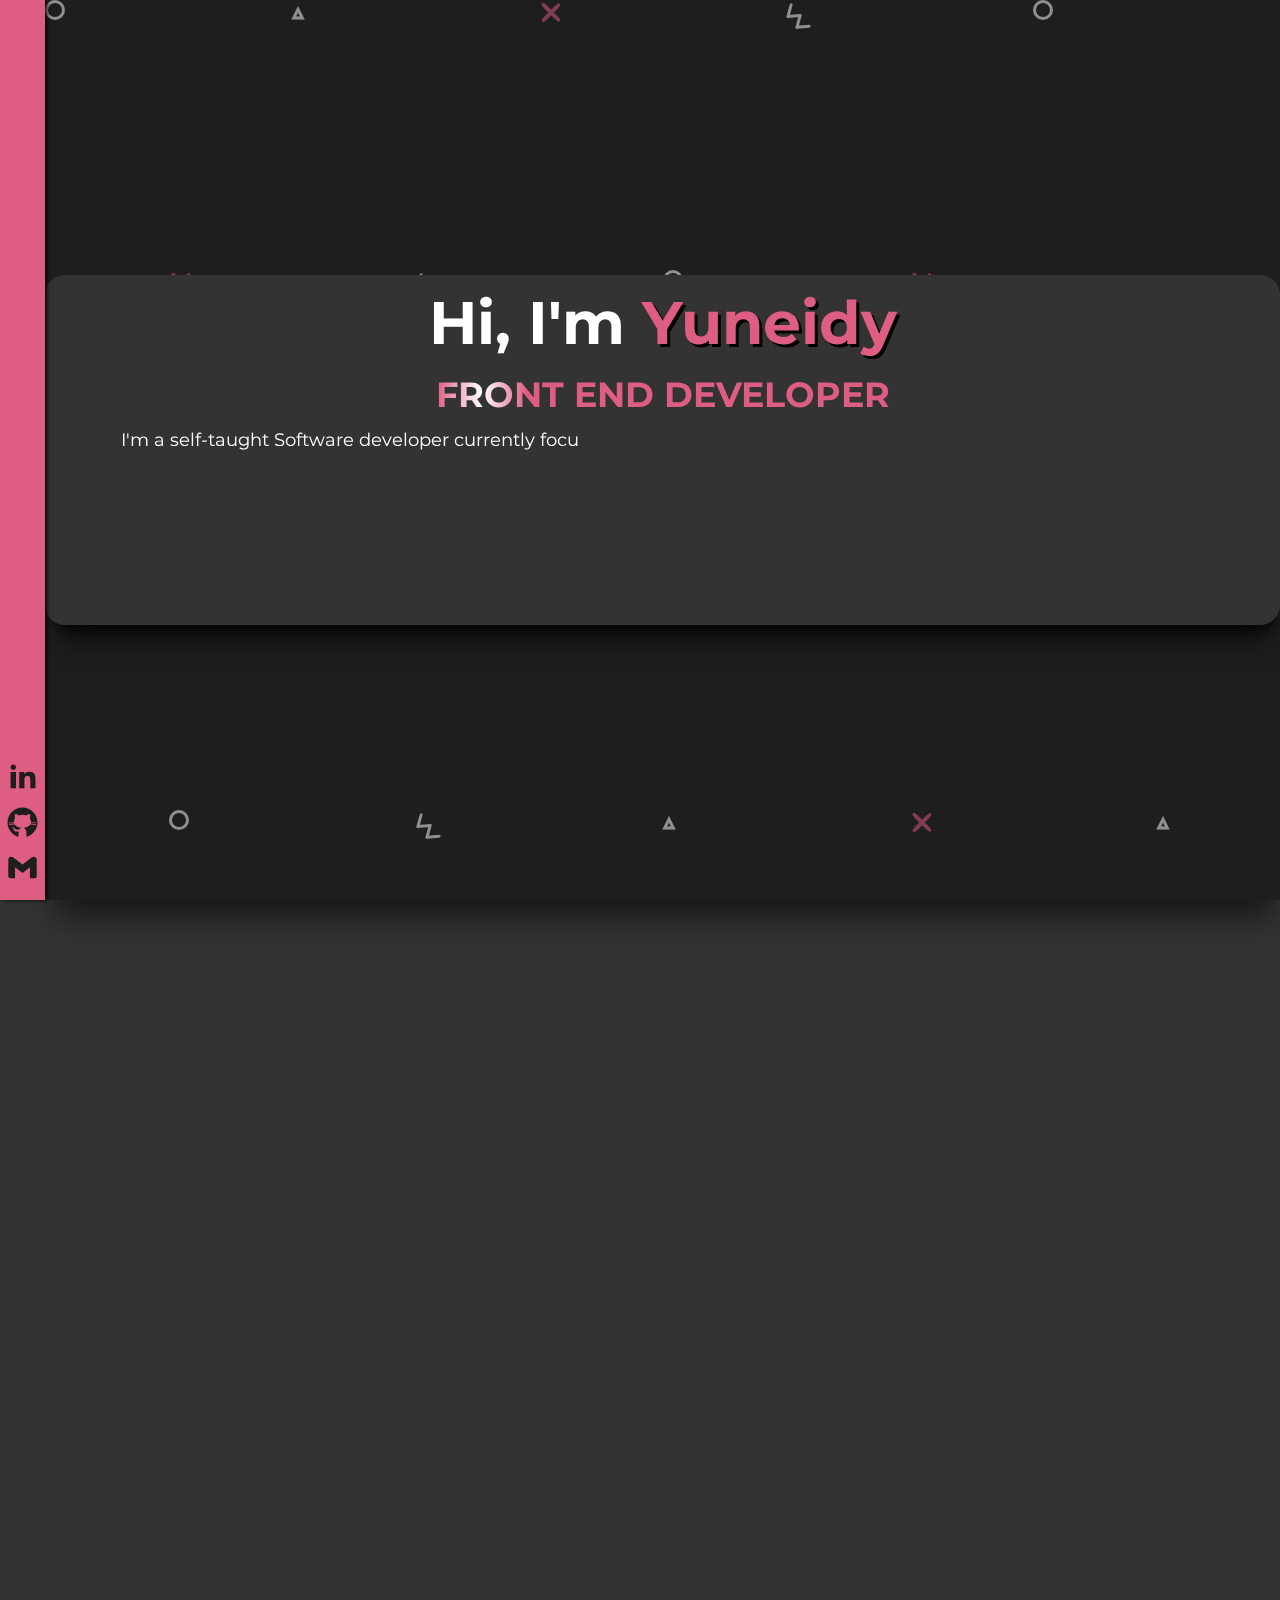
==== commit db37fe4e: "Remove reveal class" ====
--- a/index.html
+++ b/index.html
@@ -23,7 +23,7 @@
         <section class="about-me reveal active" id="about-me-section">
             <div class="figures-container"></div>
             <div class="about-me__container">
-                <div class="about-me__information reveal">
+                <div class="about-me__information">
                     <div class="about-me__information__picture">
                         <img src="./assets/image/YuneidyC.jpeg" alt="My photo">
                     </div>
@@ -35,7 +35,7 @@
                 </div>
             </div>
         </section>
-        <section class="projects reveal">
+        <section class="projects reveal" id="projects-section">
             <div class="project">
                 <div class="project__container">
                     <div class="project__filter"></div>
--- a/styles.css
+++ b/styles.css
@@ -615,6 +615,10 @@
     border-radius: 10px;
 }
 
+.noscroll {
+    overflow-y: hidden;
+}
+
 .project__list__item {
     display: none;
     width: 300px;
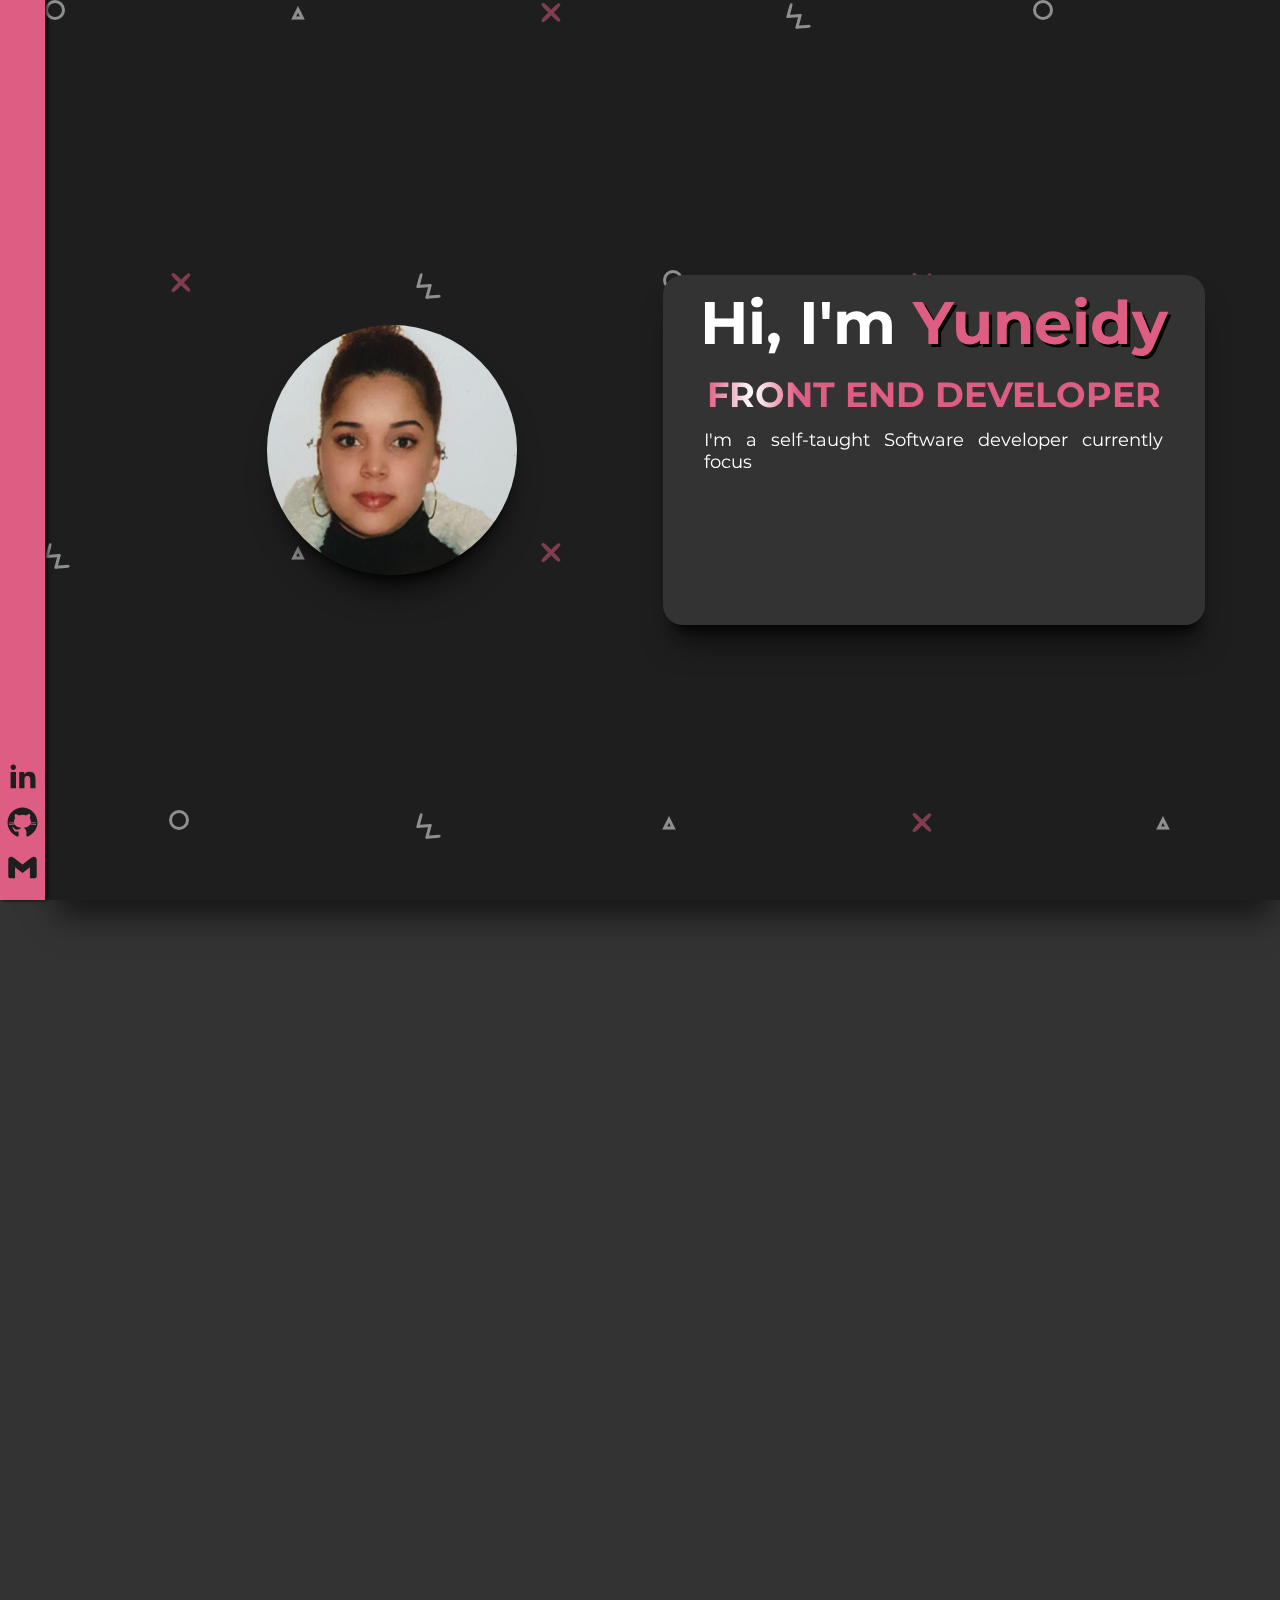
==== commit 56d39380: "Add toast for mobile version" ====
--- a/index.html
+++ b/index.html
@@ -20,6 +20,23 @@
         <div class="bottom transition-bottom"></div>
     </header>
     <main>
+        <div class="container" hidden>
+            <div class="info alert">
+              <div class="content">
+                <div class="icon">
+                    <svg width="50" height="50" viewBox="0 0 50 50" fill="none" xmlns="http://www.w3.org/2000/svg">
+                        <rect width="50" height="50" rx="25" fill="#333333"/>
+                        <path d="M27 22H23V40H27V22Z" fill="#de5d83"/>
+                        <path d="M25 18C24.2089 18 23.4355 17.7654 22.7777 17.3259C22.1199 16.8864 21.6072 16.2616 21.3045 15.5307C21.0017 14.7998 20.9225 13.9956 21.0769 13.2196C21.2312 12.4437 21.6122 11.731 22.1716 11.1716C22.731 10.6122 23.4437 10.2312 24.2196 10.0769C24.9956 9.92252 25.7998 10.0017 26.5307 10.3045C27.2616 10.6072 27.8864 11.1199 28.3259 11.7777C28.7654 12.4355 29 13.2089 29 14C29 15.0609 28.5786 16.0783 27.8284 16.8284C27.0783 17.5786 26.0609 18 25 18V18Z" fill="#de5d83"/>
+                    </svg>
+                </div>
+                <p>Mobile version is in progress</p>
+              </div>
+              <button class="close">
+               <svg height="18px" id="Layer_1" style="enable-background:new 0 0 512 512;" version="1.1" viewBox="0 0 512 512" width="18px" xml:space="preserve" xmlns="http://www.w3.org/2000/svg" xmlns:xlink="http://www.w3.org/1999/xlink"><path fill="#de5d83" d="M437.5,386.6L306.9,256l130.6-130.6c14.1-14.1,14.1-36.8,0-50.9c-14.1-14.1-36.8-14.1-50.9,0L256,205.1L125.4,74.5  c-14.1-14.1-36.8-14.1-50.9,0c-14.1,14.1-14.1,36.8,0,50.9L205.1,256L74.5,386.6c-14.1,14.1-14.1,36.8,0,50.9  c14.1,14.1,36.8,14.1,50.9,0L256,306.9l130.6,130.6c14.1,14.1,36.8,14.1,50.9,0C451.5,423.4,451.5,400.6,437.5,386.6z"/></svg>
+              </button>
+            </div>
+          </div>
         <section class="about-me reveal active" id="about-me-section">
             <div class="figures-container"></div>
             <div class="about-me__container">
--- a/styles.css
+++ b/styles.css
@@ -390,7 +390,6 @@
     background-color: var(--background);
     border-radius: 20px;
     padding: 16px;
-    position: absolute;
     box-shadow: 2px 26px 30px -10px rgba(0, 0, 0, 0.575), 2px 16px 10px -10px rgba(0, 0, 0, 0.651);
     -webkit-box-shadow: 2px 26px 30px -10px rgba(0, 0, 0, 0.575), 2px 16px 10px -10px rgba(0, 0, 0, 0.651);
     -moz-box-shadow: 2px 26px 30px -10px rgba(0, 0, 0, 0.575), 2px 16px 10px -10px rgba(0, 0, 0, 0.651);
@@ -506,6 +505,10 @@
     height: 100%;
     margin-top: 35px;
     margin: 0 auto;
+    display: flex;
+    flex-direction: column;
+    justify-content: center;
+    align-items: center;
 }
 
 .project__filter {
@@ -583,7 +586,7 @@
     display: flex;
     justify-content: center;
 
-    margin: 66px auto;
+    margin: 30px auto;
     background-color: var(--darkGrey);
     border-radius: 20px;
     box-shadow: 2px 26px 30px -10px rgba(0, 0, 0, 0.575), 2px 16px 10px -10px rgba(0, 0, 0, 0.651);
@@ -603,6 +606,15 @@
     scrollbar-color: var(--darkGrey) var(--background);
     scrollbar-width: thin;
     padding: 20px;
+}
+
+.project__list__items::-webkit-scrollbar,
+.project__list__items::-webkit-scrollbar-thumb {
+    width: 15px;
+
+    background-color: rgba(87, 85, 85, 0.212);
+    border-radius: 10px;
+    -webkit-box-shadow: inset 0 0 6px rgba(0,0,0,0.5); 
 }
 
 .project__list__items {
@@ -788,7 +800,7 @@
 
 }
 
-@media (any-hover: hover) and (any-pointer: fine) {
+@media (any-hover: hover) {
     .project__list__item__card__content {
         transform: translateY(65%);
         transition: transform 0.3s ease-in-out;
@@ -863,10 +875,6 @@
         grid-template-columns: 1fr;
     }
 
-    .about-me__container {
-        padding: 20px 0;
-    }
-
     .about-me__information {
         grid-template-columns: 1fr;
         grid-template-rows: 1fr 350px;
@@ -878,22 +886,6 @@
         margin: 15px 0;
     }
 
-    .about-me__information__picture {
-        width: 200px;
-        height: 200px;
-    }
-
-    .about-me__details__name {
-        font-size: 25px;
-    }
-
-    .about-me__details__profession {
-        font-size: 18px;
-    }
-
-    .about-me__details__information {
-        font-size: 16px;
-    }
 }
 
 .show {
@@ -951,3 +943,42 @@
     transform: translateZ(0);
     opacity: 1;
 }
+
+@media (max-width: 1236px) {
+    .about-me__information {
+        grid-template-rows: repeat(2, 450px);
+        grid-template-columns: 1fr;
+        justify-content: center;
+        align-items: center;
+        height: 100vh;
+        padding: 110px 0;
+    }
+    .about-me__information__picture {
+        grid-row: 1 / 2;
+        grid-column: 1 / 2;
+    }
+    .about-me__details {
+        grid-template-rows: 70px 50px auto;
+        grid-column: 1 / 2;
+        grid-row: 2 / 3;
+        width: 542px;
+        justify-self: center;
+        align-self: center;
+        padding-bottom: 25px;
+    }
+}
+
+@media (max-width: 914px) {
+    .project {
+        padding: 0;
+    }
+    .project__filter {
+        padding-top: 30px;
+    }
+    .project__list {
+        max-height: 562px;
+        margin: 20px;
+        overflow: scroll;
+    }
+}
+
--- a/styles/mobile.css
+++ b/styles/mobile.css
@@ -45,18 +45,104 @@
         position: relative;
     }
 
+    .about-me__information {
+        grid-template-rows: 300px 450px;
+        padding: 0;
+    }
+
     .about-me__information__picture {
-        width: 170px;
-        height: 170px;
+        width: 190px;
+        height: 190px;
         justify-content: center;
         align-self: center;
     }
 
-    .about-me__information__picture>img {
+    .about-me__information__picture > img {
         transform: scale(1.1);
     }
 
-    .project__list__items {
-        margin-bottom: 45px;
+    .about-me__details__information {
+        grid-template-rows: auto auto;
+        padding: 0;
+        font-size: 1.6rem;
+    }
+    .about-me__details {
+        width: 90%;
+        height: 80%;
+    }
+    .about-me__details__name {
+        font-size: 3.5rem;
+    }
+    .about-me__details__profession {
+        font-size: 2.2rem;
+    }
+
+    .project__filter {
+        padding: 0;
+    }
+
+    .project__list {
+        max-height: 482px;
     }
 }
+
+.container {
+    display: block;
+    right: 0;
+    margin: 15px;
+    width: 400px;
+    position: fixed;
+    height: 78px;
+    z-index: 10;
+    box-shadow: 0px 26px 30px -10px rgba(0, 0, 0, 0.575), 0px 16px 10px -10px rgba(0, 0, 0, 0.651);
+    -webkit-box-shadow: 0px 26px 30px -10px rgba(0, 0, 0, 0.575), 0px 16px 10px -10px rgba(0, 0, 0, 0.651);
+    -moz-box-shadow: 0px 26px 30px -10px rgba(0, 0, 0, 0.575), 0px 16px 10px -10px rgba(0, 0, 0, 0.651);
+}
+
+.alert {
+    display: flex;
+    align-items: center;
+    padding: 0.55rem 0.65rem 0.55rem 0.75rem;
+    border-radius: 1rem;
+    min-width: 400px;
+    justify-content: space-between;
+}
+
+.content {
+    display: flex;
+    align-items: center;
+    justify-content: end;
+}
+
+.content > .icon {
+    padding: 0.5rem;
+    margin-right: 1rem;
+    border-radius: 39% 61% 42% 58% / 50% 51% 49% 50%;
+    background-color: var(--brand-color);
+}
+
+.content > p {
+    font-size: 1.6rem;
+    color: var(--white);
+    font-weight: bold;
+}
+
+.info {
+    background-color: var(--background);
+    border: 2px solid var(--brand-color);
+    opacity: 0.8;
+}
+
+.info > .close {
+    background-color: transparent;
+    border: none;
+    outline: none;
+    transition: all 0.2s ease-in-out;
+    padding: 0.75rem;
+    border-radius: 0.5rem;
+    cursor: pointer;
+    display: flex;
+    align-items: center;
+    justify-content: center;
+    z-index: 100;
+}
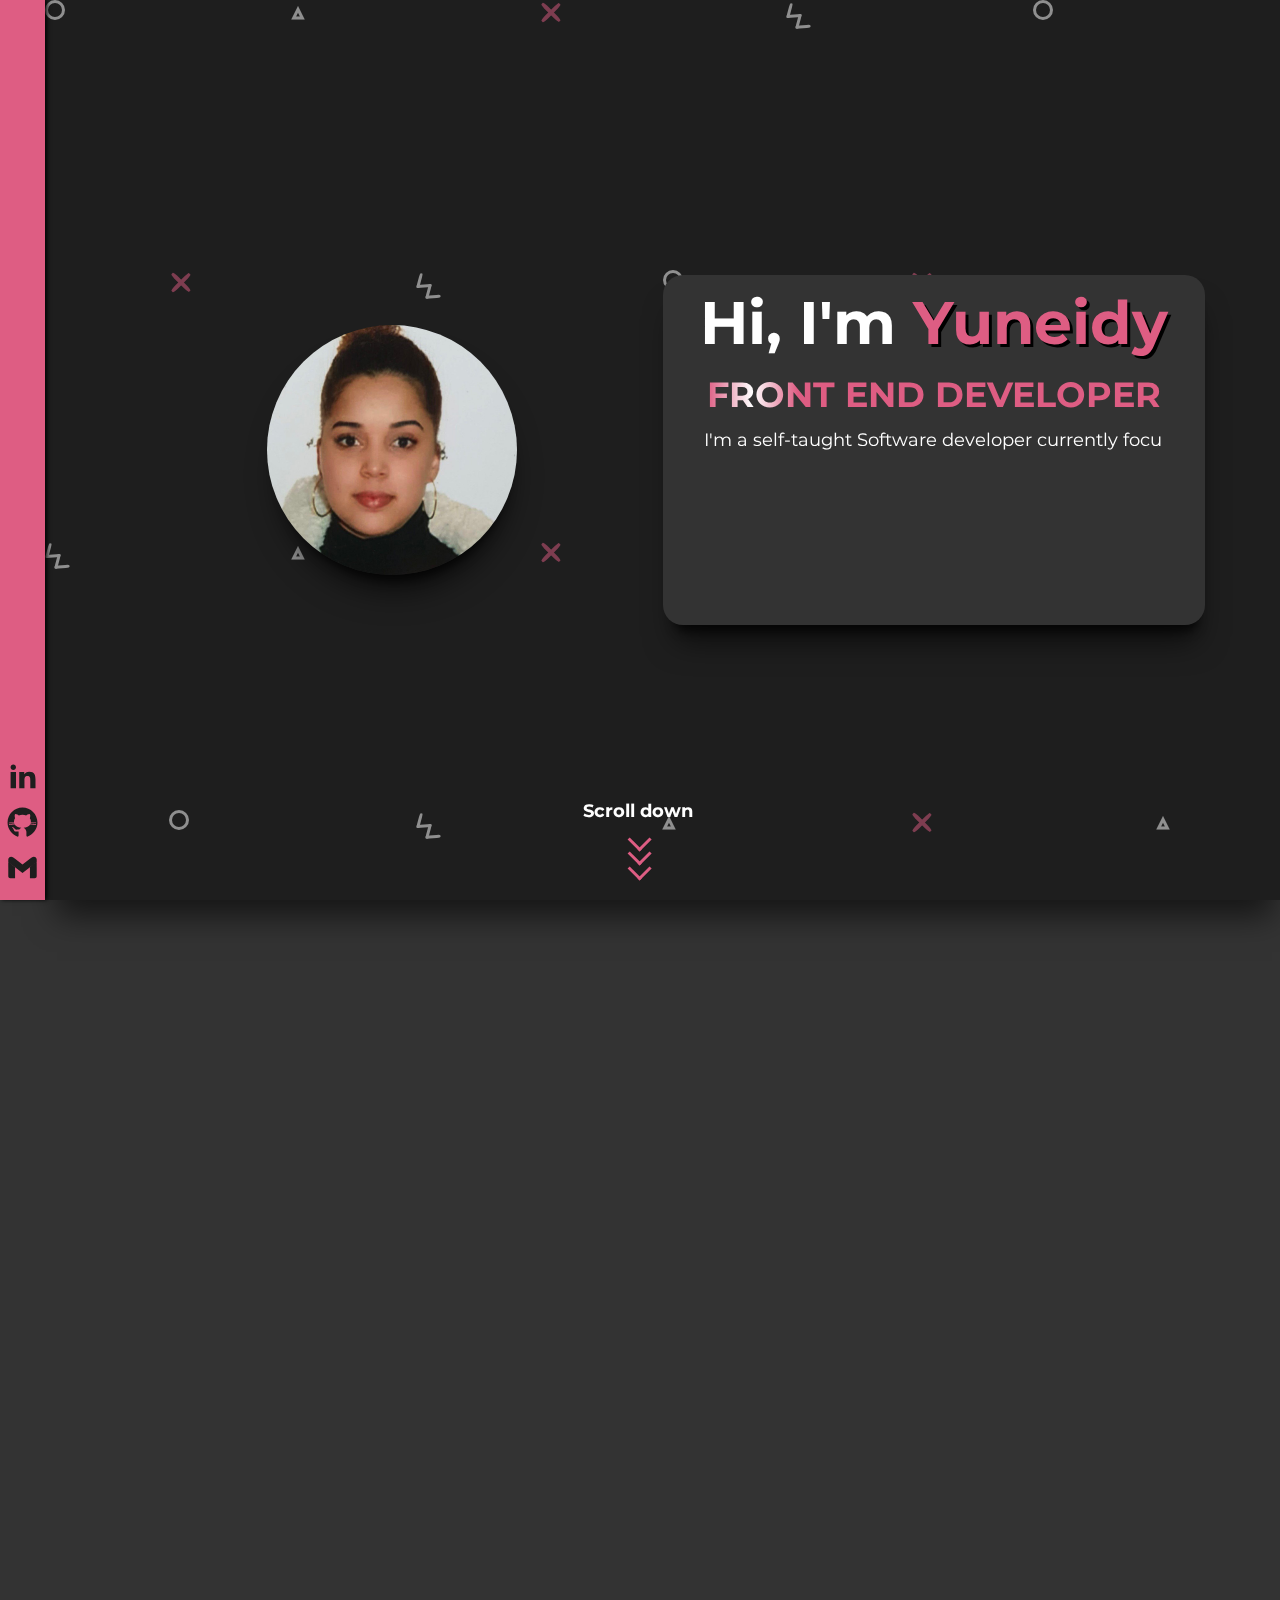
==== commit db56a51c: "Add scroll down animation" ====
--- a/index.html
+++ b/index.html
@@ -49,6 +49,14 @@
                         <p class="about-me__details__profession">FRONT END DEVELOPER</p>
                         <p class="about-me__details__information"></p>
                     </div>
+                    <div class="mouse_scroll">
+                        <p>Scroll down</p>
+                        <div>
+                            <span class="m_scroll_arrows one"></span>
+                            <span class="m_scroll_arrows two"></span>
+                            <span class="m_scroll_arrows three"></span>
+                        </div>
+                    </div>
                 </div>
             </div>
         </section>
--- a/styles.css
+++ b/styles.css
@@ -4,6 +4,7 @@
     --background: #333333;
     --darkGrey: #1E1E1E;
     --font-family: 'Montserrat', sans-serif;
+    --base: 10px;
 }
 
 * {
@@ -716,6 +717,7 @@
 }
 
 .card__button {
+    display: flex;
     position: relative;
     width: 40px;
     height: 40px;
@@ -737,24 +739,10 @@
     container-type: inline-size;
 }
 
-.card__button>img {
-    width: 30px;
-    height: 30px;
-    opacity: 0.8;
-}
-
-.card__button:hover>img,
-.card__button:valid>img {
-    display: block;
-}
-
-.card__button>a {
+.card__button > a {
     display: none;
     position: absolute;
-    top: 9px;
-    bottom: 0;
-    left: 0;
-    right: 0;
+    top: 7px;
     font-size: 1.3rem;
     color: var(--darkGrey);
     text-align: center;
@@ -762,9 +750,28 @@
     width: 100%;
     font-family: var(--font-family);
     font-weight: bold;
-    padding-left: 25px;
-    padding-bottom: 2px;
-}
+    height: 100%;
+}
+
+.card__button__source {
+    padding-left: 24px;
+
+}
+
+.card__button > img {
+    grid-row: 1 / 2;
+    grid-column: 1 / 2;
+    width: 30px;
+    height: 30px;
+    opacity: 0.8;
+    position: absolute;
+}
+
+.card__button:hover > img,
+.card__button:valid > img {
+    display: block;
+}
+
 
 @container side (width > 80px) {
     .card__button>a {
@@ -885,7 +892,6 @@
         grid-row: 2 / 3;
         margin: 15px 0;
     }
-
 }
 
 .show {
@@ -946,12 +952,11 @@
 
 @media (max-width: 1236px) {
     .about-me__information {
-        grid-template-rows: repeat(2, 450px);
+        grid-template-rows: repeat(2, auto);
         grid-template-columns: 1fr;
         justify-content: center;
         align-items: center;
         height: 100vh;
-        padding: 110px 0;
     }
     .about-me__information__picture {
         grid-row: 1 / 2;
@@ -978,7 +983,148 @@
     .project__list {
         max-height: 562px;
         margin: 20px;
-        overflow: scroll;
-    }
-}
-
+    }
+}
+
+.mouse_croll div,
+.mouse_croll:before div:before,
+.mouse_croll:after div:after {
+    -moz-box-sizing: border-box;
+    -webkit-box-sizing: border-box;
+    box-sizing: border-box;
+}
+
+.mouse_scroll {
+    display: flex;
+    flex-direction: column;
+    justify-self: center;
+    align-self: flex-end;
+    width: 130px;
+    height: 100px;
+    margin-top: 125px;
+    position: absolute;
+    margin-right: 50px;
+}
+
+.mouse_scroll > p {
+    margin: 0;
+    text-align: center;
+    color: var(--white);
+    font-size: 1.8em;
+    font-weight: bold;
+}
+
+.mouse_scroll > div {
+    width: 100%;
+    height: 50%;
+    display: flex;
+    flex-direction: column;
+    justify-content: center;
+    align-items: center;
+    position: relative;
+    margin-top: 8px;
+}
+
+.m_scroll_arrows {
+    display: block;
+    width: 10px;
+    height: 10px;
+    -ms-transform: rotate(45deg);
+    -webkit-transform: rotate(45deg);
+    transform: rotate(45deg);
+
+    border-right: 3px solid var(--brand-color);
+    border-bottom: 3px solid var(--brand-color);
+    margin: 0 0 3px 4px;
+
+    width: 17px;
+    height: 25px;
+}
+
+.one {
+    margin-top: 1px;
+}
+
+.one,
+.two,
+.three {
+    -webkit-animation: mouse-scroll 1s infinite;
+    -moz-animation: mouse-scroll 1s infinite;
+    animation: mouse-scroll 1s infinite;
+}
+
+.one {
+    -webkit-animation-delay: .1s;
+    -moz-animation-delay: .1s;
+    -webkit-animation-direction: alternate;
+
+    animation-direction: alternate;
+    animation-delay: alternate;
+}
+
+.two {
+    -webkit-animation-delay: .2s;
+    -moz-animation-delay: .2s;
+    -webkit-animation-direction: alternate;
+
+    animation-delay: .2s;
+    animation-direction: alternate;
+
+    margin-top: -6px;
+}
+
+.three {
+    -webkit-animation-delay: .3s;
+    -moz-animation-delay: .3s;
+    -webkit-animation-direction: alternate;
+
+    animation-delay: .3s;
+    animation-direction: alternate;
+
+    margin-top: -6px;
+}
+
+@-webkit-keyframes mouse-scroll {
+    0% {
+        opacity: 0;
+    }
+    50% {
+        opacity: .5;
+    }
+    100% {
+        opacity: 1;
+    }
+}
+@-moz-keyframes mouse-scroll {
+    0% {
+        opacity: 0;
+    }
+    50% {
+        opacity: .5;
+    }
+    100% {
+        opacity: 1;
+    }
+}
+@-o-keyframes mouse-scroll {
+    0% {
+        opacity: 0;
+    }
+    50% {
+        opacity: .5;
+    }
+    100% {
+        opacity: 1;
+    }
+}
+@keyframes mouse-scroll {
+    0% {
+        opacity: 0;
+    }
+    50% {
+        opacity: .5;
+    }
+    100% {
+        opacity: 1;
+    }
+}
--- a/styles/mobile.css
+++ b/styles/mobile.css
@@ -84,6 +84,11 @@
     .project__list {
         max-height: 482px;
     }
+
+    .project__list__item__card__content {
+        pointer-events: none;
+        height: 100%;
+    }
 }
 
 .container {
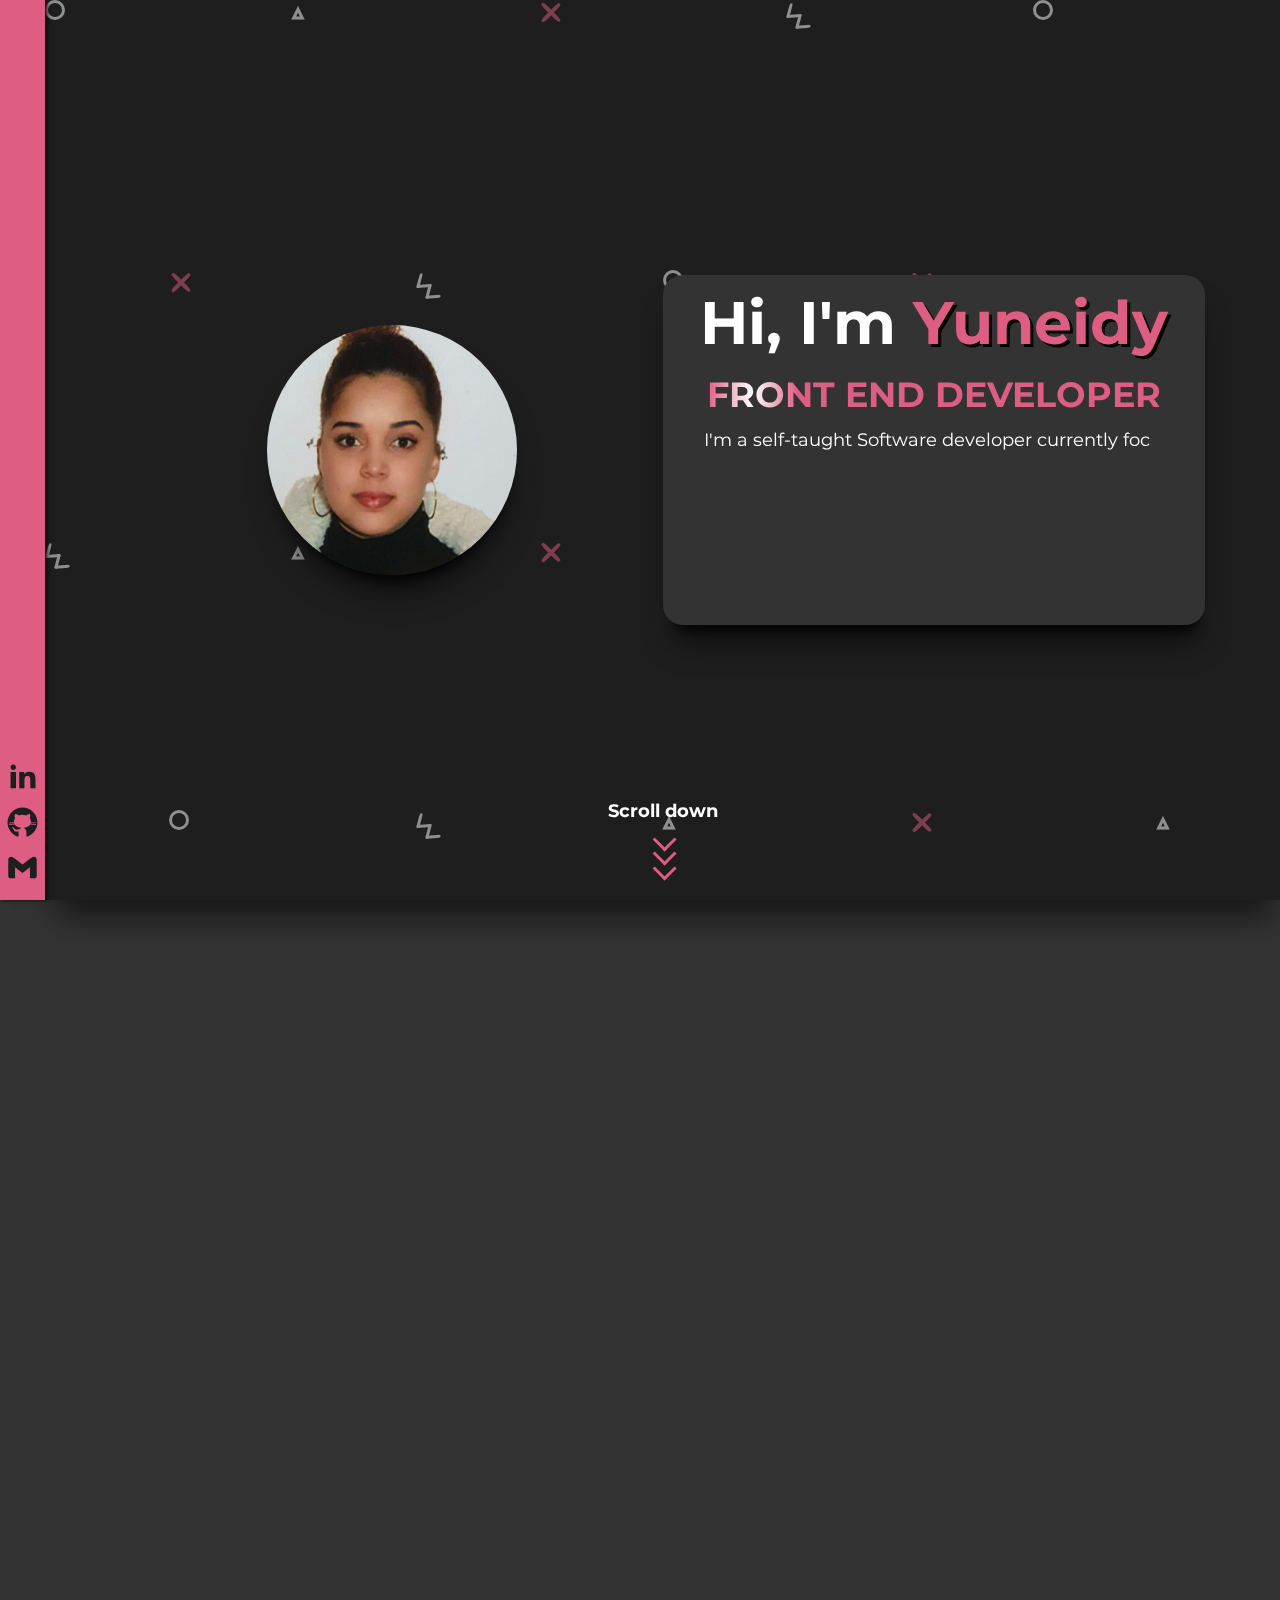
==== commit 19359d44: "Fix typo profile image .jpeg to .png" ====
--- a/index.html
+++ b/index.html
@@ -42,7 +42,7 @@
             <div class="about-me__container">
                 <div class="about-me__information">
                     <div class="about-me__information__picture">
-                        <img src="./assets/image/YuneidyC.jpeg" alt="My photo">
+                        <img src="./assets/image/YuneidyC.png" alt="My photo">
                     </div>
                     <div class="about-me__details">
                         <p class="about-me__details__name" data-descr="Yuneidy">Hi, I'm </p>
--- a/styles.css
+++ b/styles.css
@@ -986,12 +986,17 @@
     }
 }
 
-.mouse_croll div,
-.mouse_croll:before div:before,
-.mouse_croll:after div:after {
+.mouse_scroll div,
+.mouse_scroll:before div:before,
+.mouse_scroll:after div:after {
     -moz-box-sizing: border-box;
     -webkit-box-sizing: border-box;
     box-sizing: border-box;
+}
+
+.mouse_scroll,
+.mouse__scroll-text-hidden {
+    transition: 1s all ease;
 }
 
 .mouse_scroll {
@@ -1001,9 +1006,12 @@
     align-self: flex-end;
     width: 130px;
     height: 100px;
-    margin-top: 125px;
     position: absolute;
-    margin-right: 50px;
+    opacity: 1;
+}
+
+.mouse__scroll-text-hidden {
+    opacity: 0;
 }
 
 .mouse_scroll > p {
